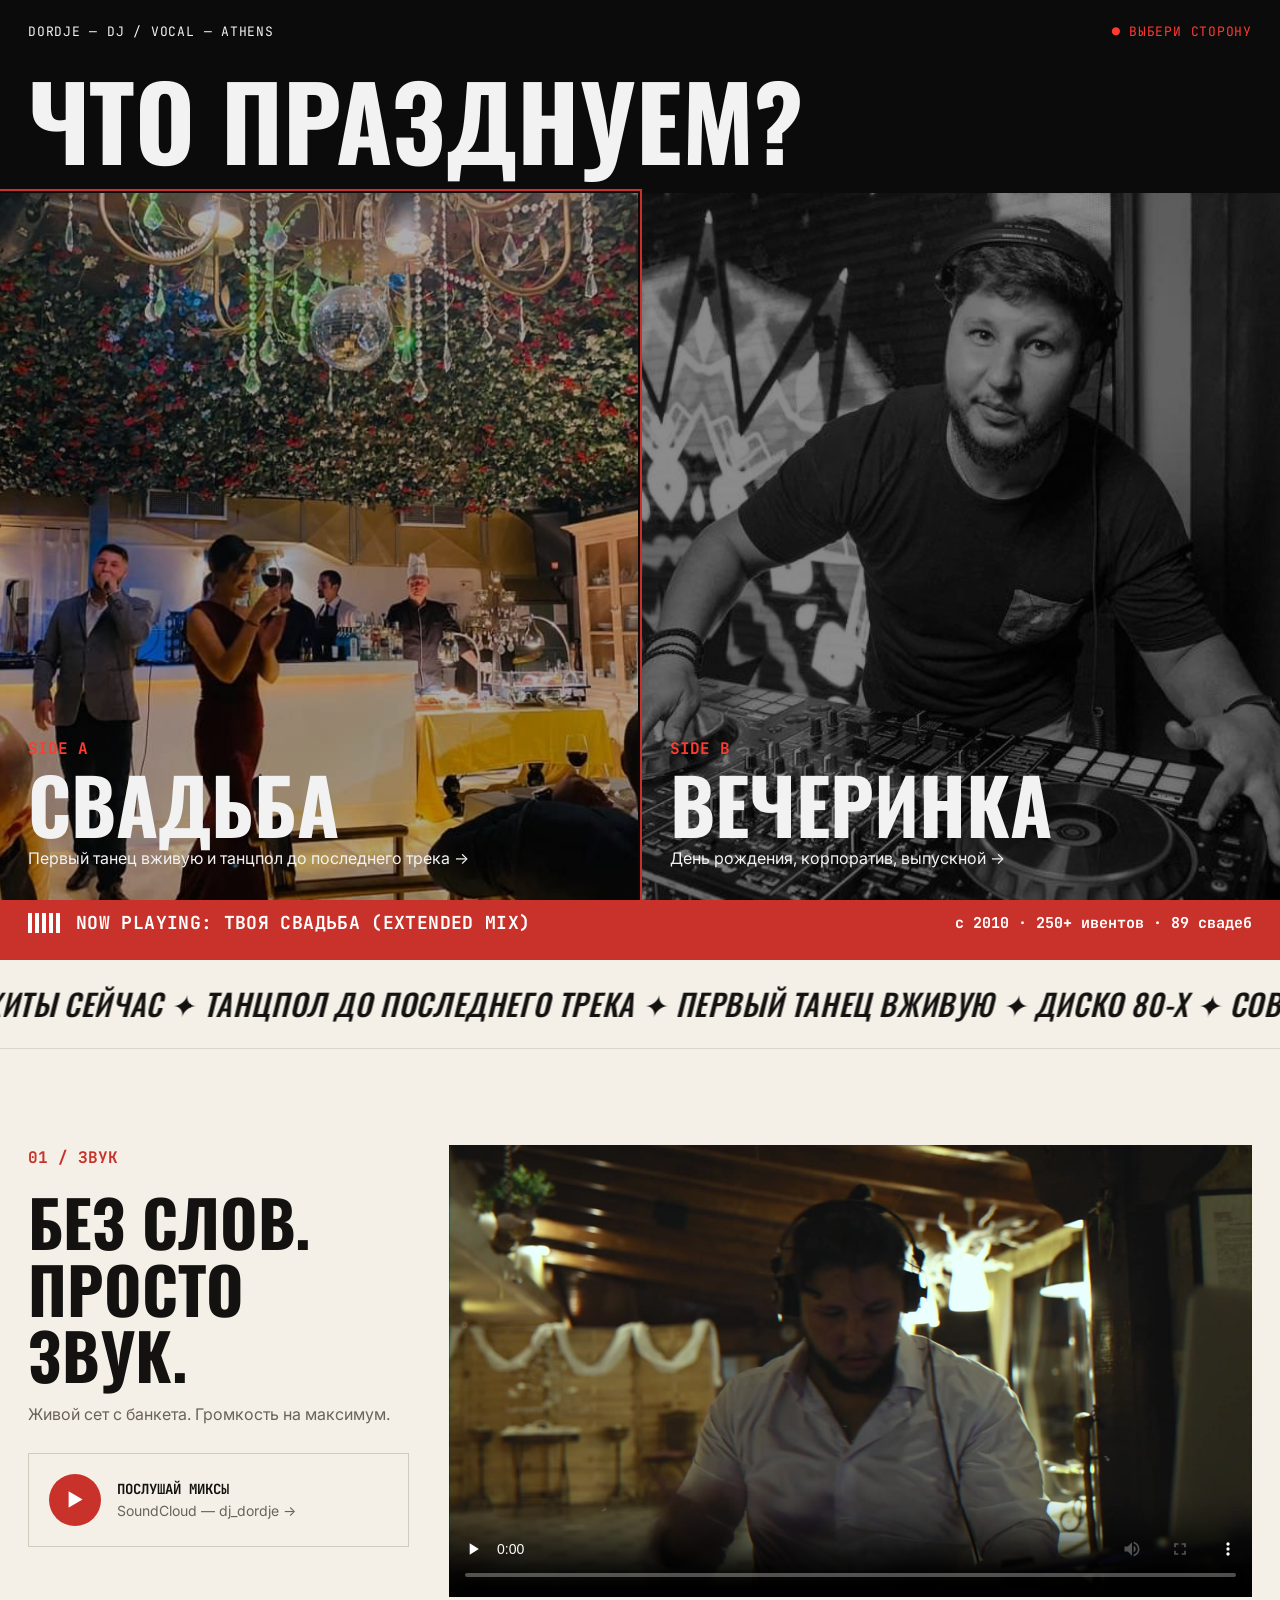
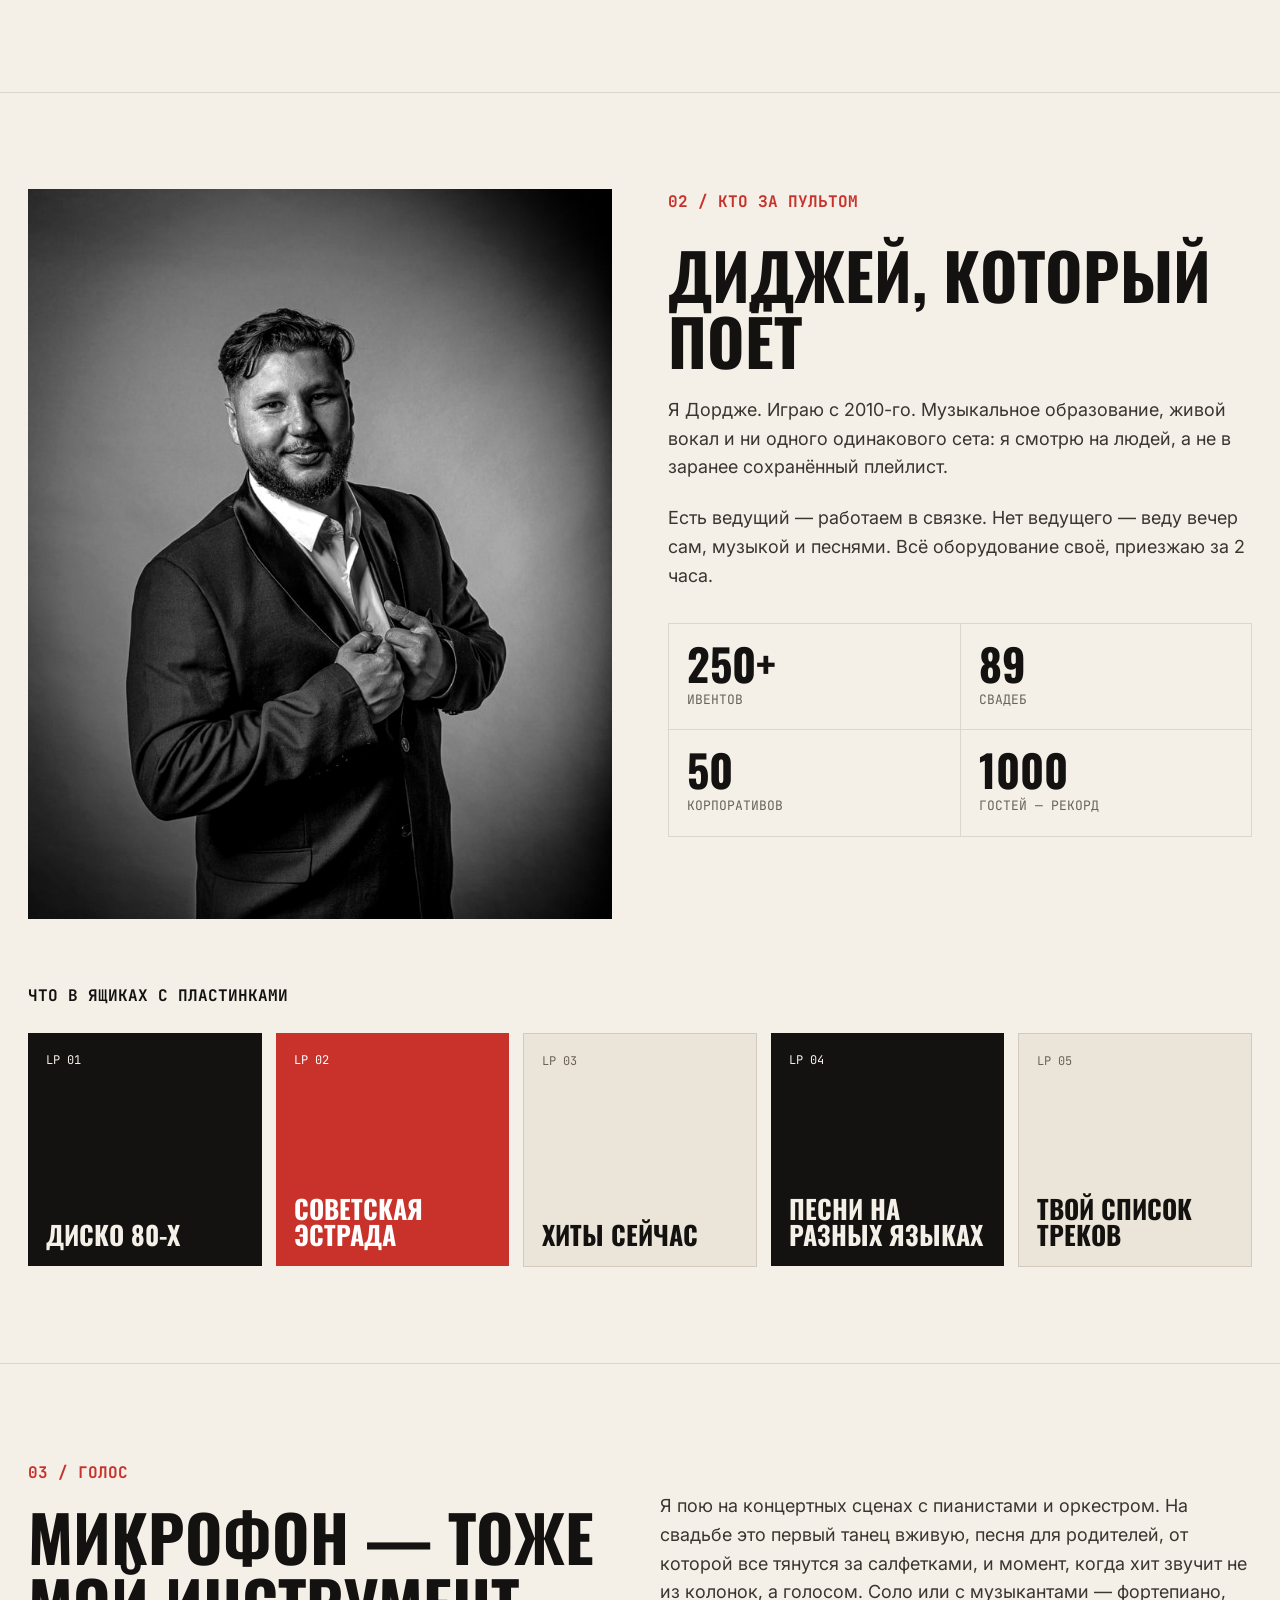
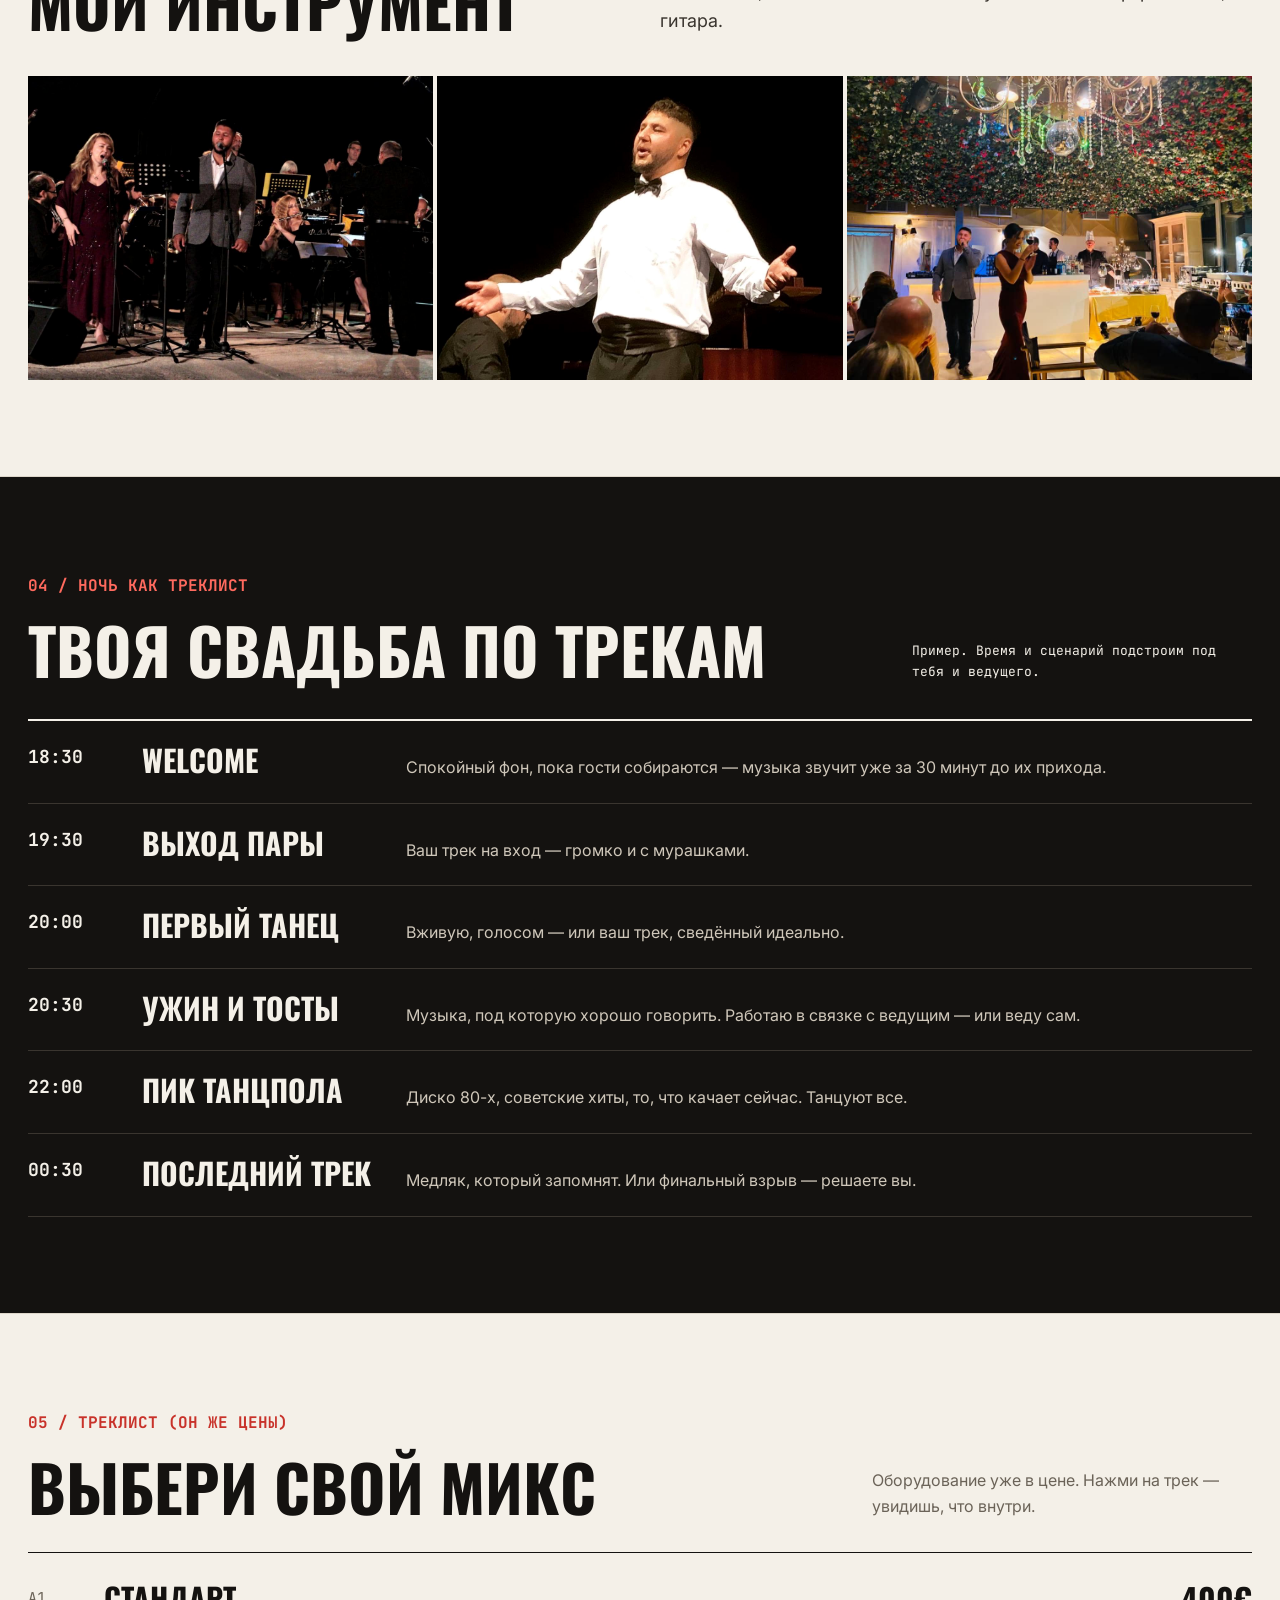
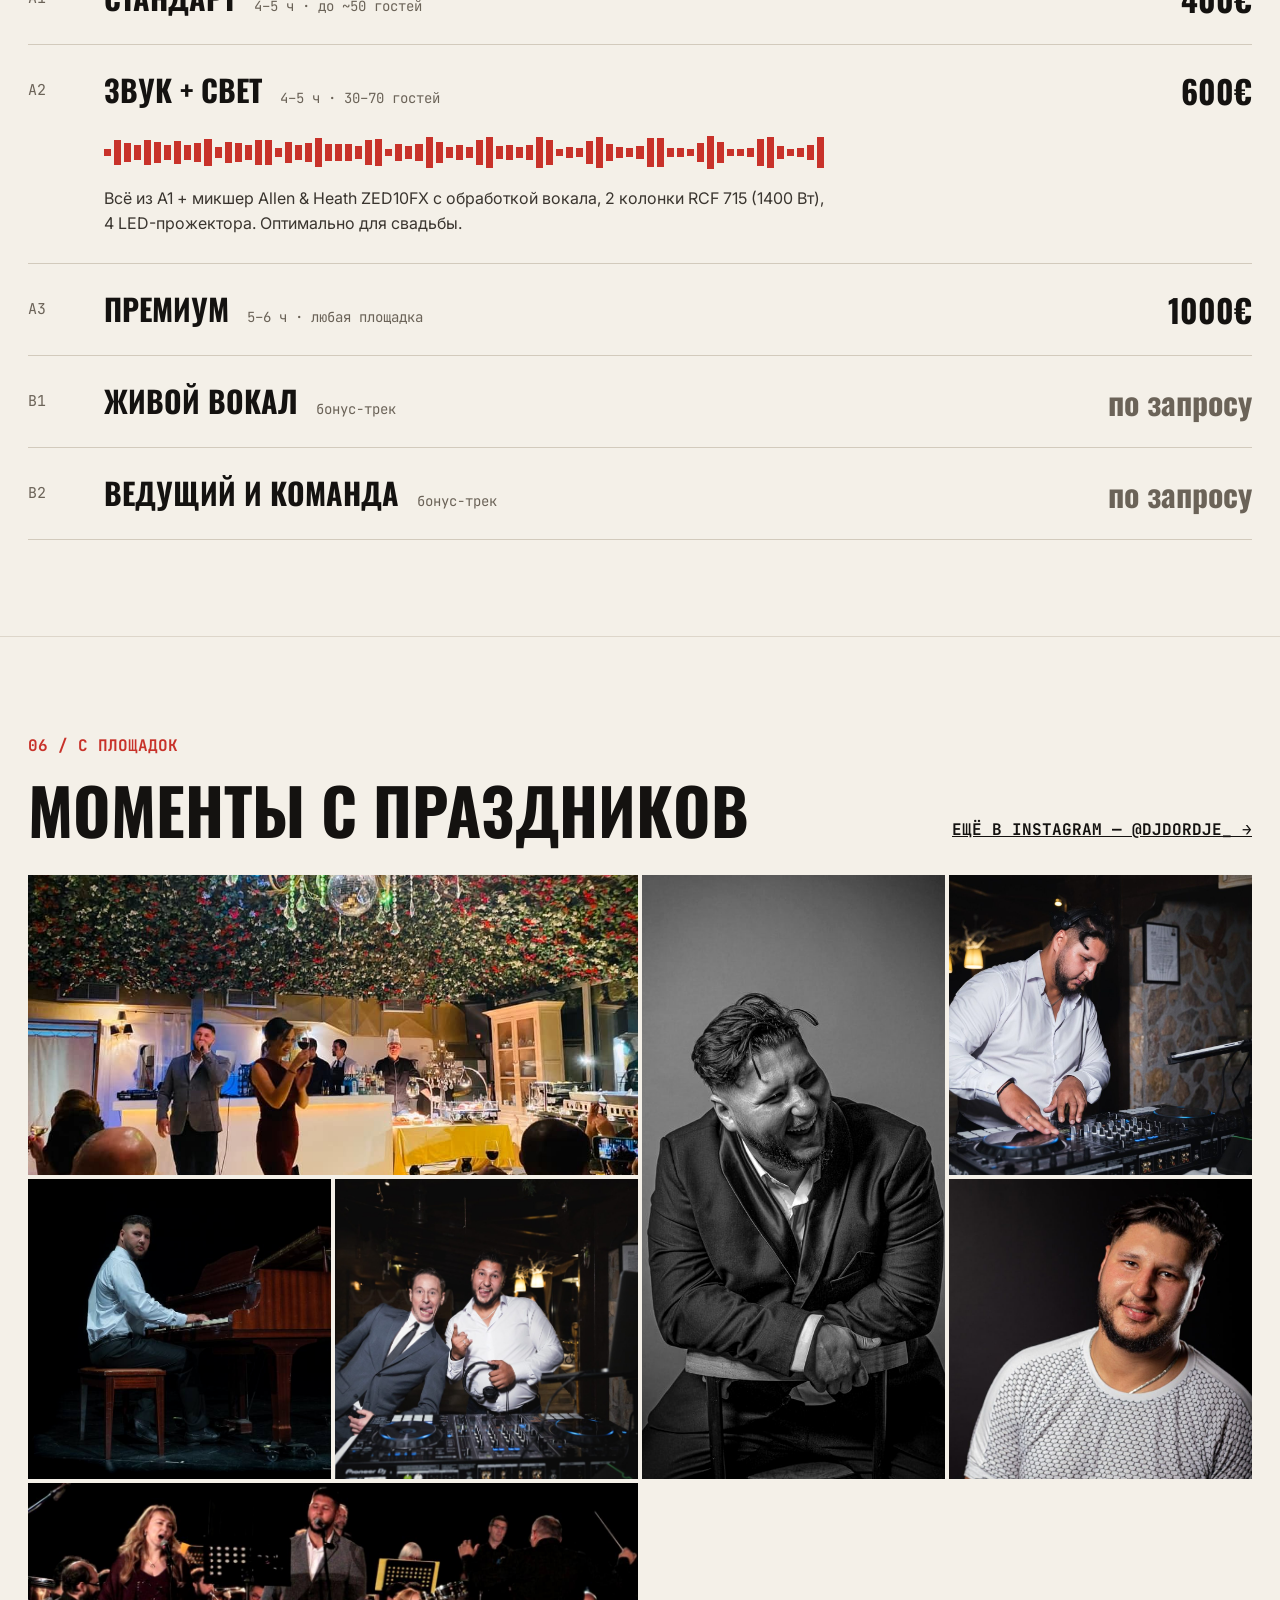
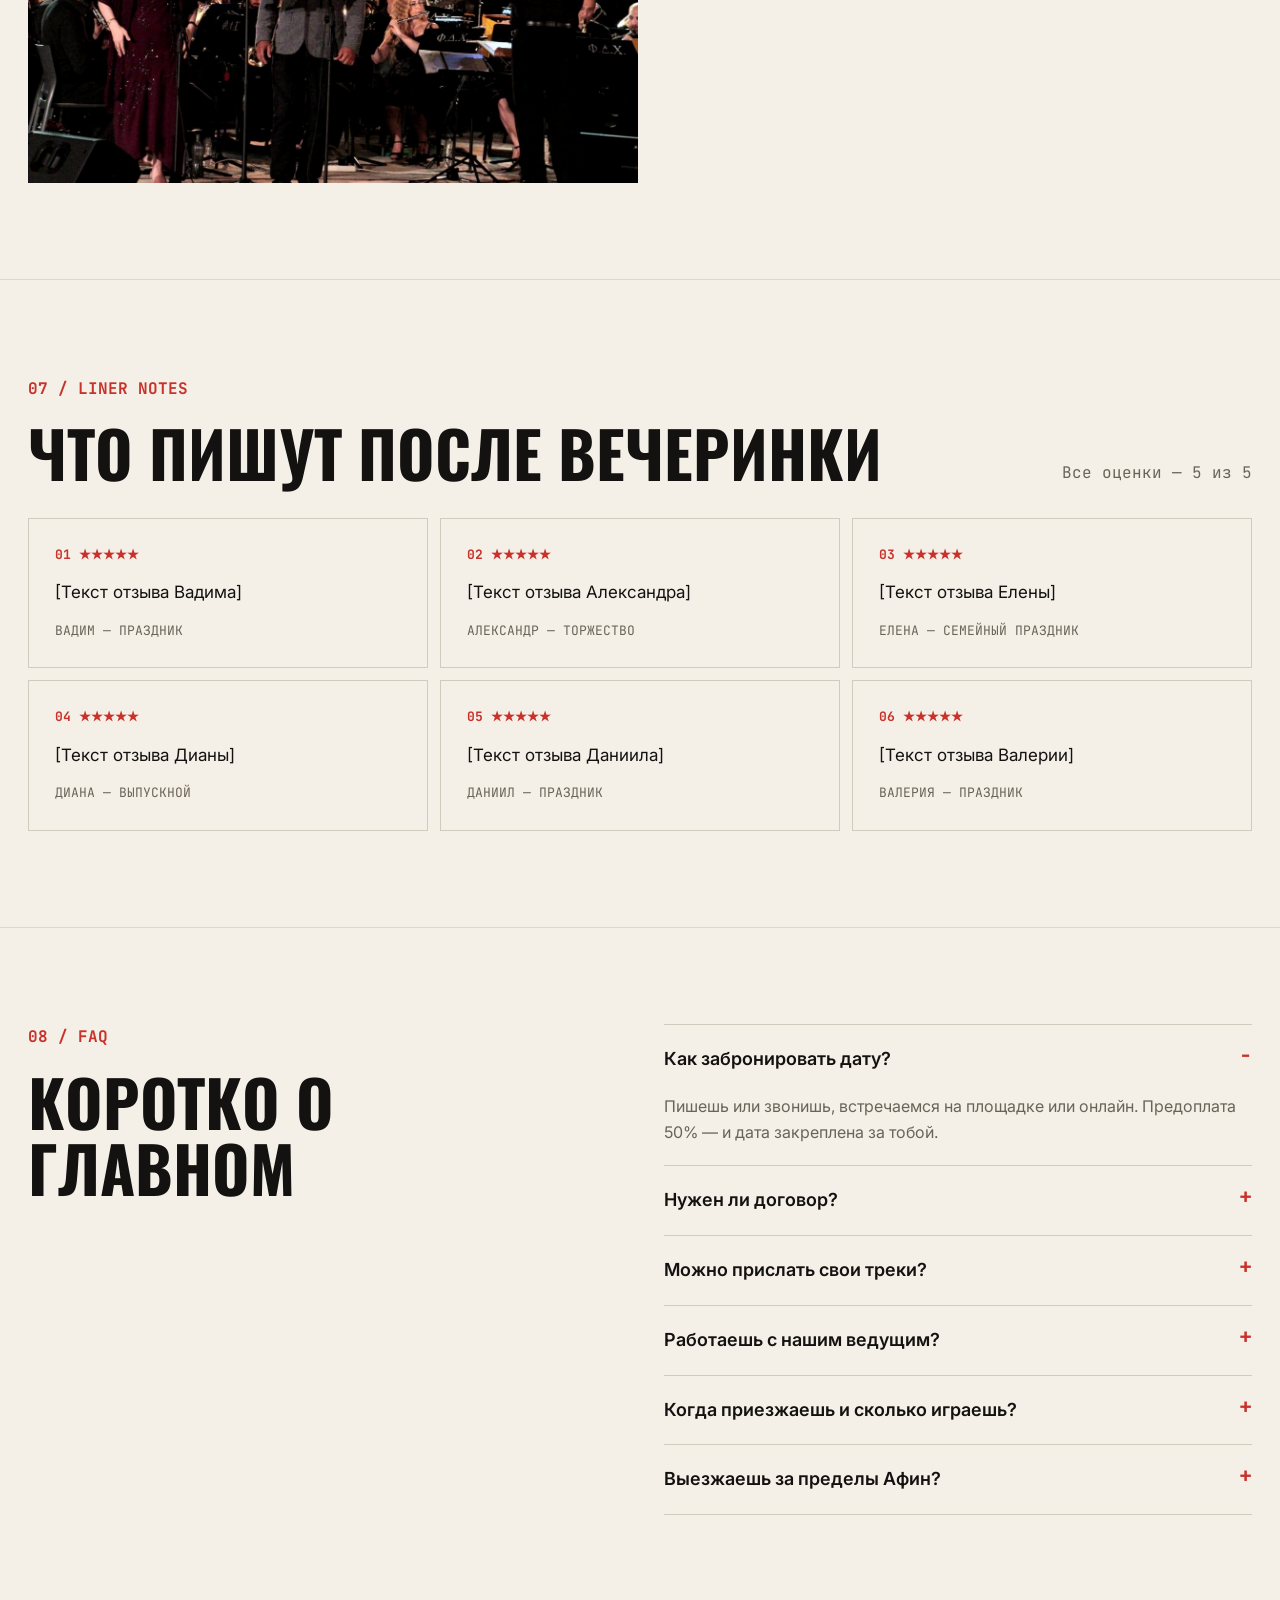
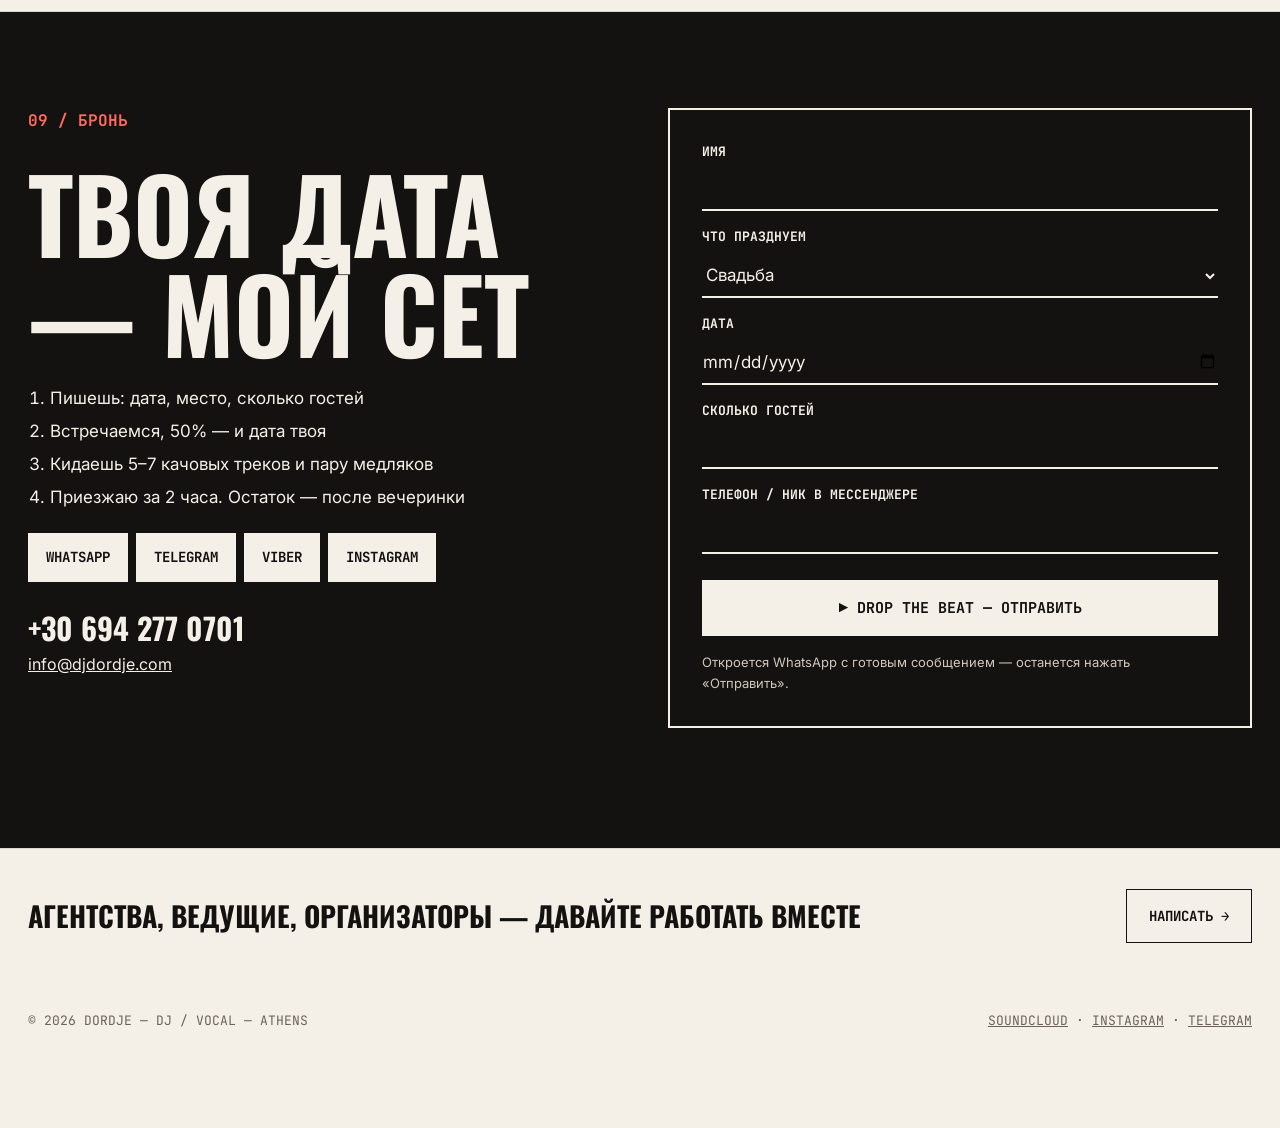
==== index.html @ f787c50e "Initial commit" ====
<!doctype html>
<html lang="ru">
<head>
<meta charset="utf-8">
<meta name="viewport" content="width=device-width, initial-scale=1">
<title>DJ Dordje — диджей и живой вокал на свадьбу и вечеринку в Афинах</title>
<meta name="description" content="Дордже — диджей и вокалист в Афинах и по всей Греции. Свадьбы, дни рождения, корпоративы. С 2010 года, 250+ мероприятий, своё оборудование. Пакеты от 400 €.">
<link rel="canonical" href="https://djdordje.com/">
<meta property="og:type" content="website">
<meta property="og:url" content="https://djdordje.com/">
<meta property="og:title" content="DJ Dordje — DJ + живой вокал · Афины">
<meta property="og:description" content="Свадьбы и вечеринки. Танцпол не пустеет до последнего трека.">
<meta property="og:image" content="https://djdordje.com/assets/img/og.jpg">
<meta name="theme-color" content="#0B0B0B">
<link rel="icon" type="image/png" href="/assets/img/favicon.png">
<link rel="preconnect" href="https://fonts.googleapis.com">
<link rel="preconnect" href="https://fonts.gstatic.com" crossorigin>
<link href="https://fonts.googleapis.com/css2?family=Oswald:wght@500;700&family=JetBrains+Mono:wght@400;500;700&family=Inter:wght@400;500;600&display=swap" rel="stylesheet">
<link rel="stylesheet" href="/assets/css/main.css">
<script type="application/ld+json">
{"@context":"https://schema.org","@type":"LocalBusiness","name":"DJ Dordje","description":"Диджей и живой вокал на свадьбы, дни рождения и корпоративы в Афинах и по всей Греции.","url":"https://djdordje.com/","telephone":"+306942770701","email":"info@djdordje.com","image":"https://djdordje.com/assets/img/og.jpg","areaServed":"Greece","address":{"@type":"PostalAddress","addressLocality":"Athens","addressCountry":"GR"},"priceRange":"€400–€1000","sameAs":["https://www.instagram.com/djdordje_/","https://soundcloud.com/dj_dordje","https://t.me/DORDJE_44"]}
</script>
</head>
<body class="side-a">
<script>(function(){var s=null;try{s=localStorage.getItem('dd-side')}catch(e){}var q=(new URLSearchParams(location.search).get('side')||location.hash.slice(1)).toLowerCase();if(/^(a|wedding|svadba)$/.test(q))s='a';if(/^(b|party|vecherinka)$/.test(q))s='b';var b=document.body;if(s==='b'){b.className='side-b'}else if(!s){b.className='side-a choosing'}})();</script>

<!-- ============ CHOOSER (shown on first visit) ============ -->
<div class="chooser" role="dialog" aria-modal="true" aria-labelledby="chooser-title">
  <div class="chooser-top mono"><span>Dordje — DJ / Vocal — Athens</span><span style="color:#FF3B30">● Выбери сторону</span></div>
  <h1 id="chooser-title" class="disp">Что празднуем?</h1>
  <div class="chooser-grid">
    <button type="button" class="choice" data-choose="a">
      <img src="/assets/img/venue-singing.jpg" alt="">
      <span class="choice-txt"><span class="choice-side mono">SIDE A</span><span class="choice-name disp">Свадьба</span><span>Первый танец вживую и танцпол до последнего трека →</span></span>
    </button>
    <button type="button" class="choice" data-choose="b">
      <img src="/assets/img/dj-led.jpg" alt="">
      <span class="choice-txt"><span class="choice-side mono">SIDE B</span><span class="choice-name disp">Вечеринка</span><span>День рождения, корпоратив, выпускной →</span></span>
    </button>
  </div>
</div>

<!-- ============ HEADER ============ -->
<header class="hdr">
  <div class="wrap hdr-in mono">
    <a href="#top" class="logo disp">Dordje</a>
    <nav class="nav" aria-label="Основное меню">
      <a href="#sound">Звук</a><a href="#who">Кто</a><a href="#night">Ночь</a><a href="#prices">Цены</a><a href="#photos">Фото</a><a href="#book" class="nav-book">Бронь ●</a>
    </nav>
    <div class="switch" role="group" aria-label="Тип праздника">
      <button type="button" data-side-btn="a" aria-pressed="true">A · Свадьба</button>
      <button type="button" data-side-btn="b" aria-pressed="false">B · Вечеринка</button>
    </div>
  </div>
</header>

<main>
<!-- ============ HERO ============ -->
<section id="top" class="hero">
  <video class="hero-vid" src="/assets/video/dordje-live.mp4" poster="/assets/img/video-poster.jpg" autoplay muted loop playsinline preload="metadata" aria-hidden="true"></video>
  <div class="hero-tint" aria-hidden="true"></div>
  <div class="wrap hero-in">
    <p class="hero-tag mono" style="margin:0"><span class="only-a">Side A — свадьбы</span><span class="only-b">Side B — вечеринки</span></p>
    <p class="hero-sub"><span class="only-a">Диджей и живой вокал для свадеб. Танцпол не пустеет до последнего трека. Афины и вся Греция.</span><span class="only-b">Диджей и живой вокал для дней рождения, корпоративов и вечеринок. Афины и вся Греция.</span></p>
    <div class="hero-btns">
      <a href="#book" class="btn btn-acc">Свободна ли моя дата? →</a>
      <a href="#prices" class="btn">Цены</a>
      <a href="#sound" class="btn">▶ Со звуком</a>
    </div>
    <h1 class="hero-name disp" aria-label="DJ Dordje — диджей и живой вокал"><span class="letter" style="animation-delay:.05s" aria-hidden="true">D</span><span class="letter" style="animation-delay:.12s" aria-hidden="true">O</span><span class="letter" style="animation-delay:.19s" aria-hidden="true">R</span><span class="letter" style="animation-delay:.26s" aria-hidden="true">D</span><span class="letter" style="animation-delay:.33s" aria-hidden="true">J</span><span class="letter last" style="animation-delay:.40s" aria-hidden="true">E</span></h1>
  </div>
</section>

<!-- NOW PLAYING -->
<section class="np mono" aria-label="Коротко">
  <div class="wrap np-in">
    <p class="np-title"><span class="eq" aria-hidden="true"><span></span><span></span><span></span><span></span><span></span></span><span class="only-a">Now playing: твоя свадьба (extended mix)</span><span class="only-b">Now playing: твоя вечеринка (club mix)</span></p>
    <p class="np-stats">с 2010 · 250+ ивентов · 89 свадеб</p>
  </div>
</section>

<!-- BPM MARQUEE -->
<div class="mq" aria-hidden="true">
  <div class="mq-track">
    <span class="only-a">Первый танец вживую ✦ Диско 80-х ✦ Советские хиты ✦ Хиты сейчас ✦ Танцпол до последнего трека ✦ Первый танец вживую ✦ Диско 80-х ✦ Советские хиты ✦ Хиты сейчас ✦ Танцпол до последнего трека ✦</span><span class="only-a">Первый танец вживую ✦ Диско 80-х ✦ Советские хиты ✦ Хиты сейчас ✦ Танцпол до последнего трека ✦ Первый танец вживую ✦ Диско 80-х ✦ Советские хиты ✦ Хиты сейчас ✦ Танцпол до последнего трека ✦</span>
    <span class="only-b">Дни рождения ✦ Корпоративы ✦ Выпускные ✦ Вечеринки ✦ Живой вокал ✦ Свой звук и свет ✦ Дни рождения ✦ Корпоративы ✦ Выпускные ✦ Вечеринки ✦ Живой вокал ✦ Свой звук и свет ✦</span><span class="only-b">Дни рождения ✦ Корпоративы ✦ Выпускные ✦ Вечеринки ✦ Живой вокал ✦ Свой звук и свет ✦ Дни рождения ✦ Корпоративы ✦ Выпускные ✦ Вечеринки ✦ Живой вокал ✦ Свой звук и свет ✦</span>
  </div>
</div>

<!-- 01 SOUND -->
<section id="sound" class="wrap sec-pad sound">
  <div class="stack">
    <p class="label"><span class="count" data-n="01">01</span> / ЗВУК</p>
    <h2 class="h2 disp reveal">Без слов. Просто звук.</h2>
    <p class="muted" style="margin:0">Живой сет с банкета. Громкость на максимум.</p>
    <a class="mix" href="https://soundcloud.com/dj_dordje" target="_blank" rel="noopener">
      <span class="mix-play" aria-hidden="true">▶</span>
      <span style="display:flex;flex-direction:column"><span class="mono" style="font-weight:700;text-transform:uppercase;font-size:14px">Послушай миксы</span><span class="muted" style="font-size:14px">SoundCloud — dj_dordje →</span></span>
    </a>
  </div>
  <div class="video-col">
    <video src="/assets/video/dordje-live.mp4" poster="/assets/img/video-poster.jpg" controls playsinline preload="none"></video>
  </div>
</section>

<!-- 02 WHO -->
<section id="who" class="sec">
  <div class="wrap sec-pad" style="display:flex;flex-direction:column;gap:64px">
    <div class="grid-auto" style="gap:56px;align-items:start">
      <img class="who-img ph only-a" src="/assets/img/portrait-suit.jpg" alt="Портрет Дордже в костюме" loading="lazy">
      <img class="who-img ph only-b" src="/assets/img/dj-point.jpg" alt="Дордже за пультом зовёт гостей на танцпол" loading="lazy">
      <div class="stack" style="gap:22px">
        <p class="label"><span class="count" data-n="02">02</span> / КТО ЗА ПУЛЬТОМ</p>
        <h2 class="h2 disp reveal">Диджей, который поёт</h2>
        <p class="lead">Я Дордже. Играю с 2010-го. Музыкальное образование, живой вокал и ни одного одинакового сета: я смотрю на людей, а не в заранее сохранённый плейлист.</p>
        <p class="lead">Есть ведущий — работаем в связке. Нет ведущего — веду вечер сам, музыкой и песнями. Всё оборудование своё, приезжаю за 2 часа.</p>
        <div class="stats">
          <div><b>250+</b><span>ИВЕНТОВ</span></div>
          <div><b>89</b><span>СВАДЕБ</span></div>
          <div><b>50</b><span>КОРПОРАТИВОВ</span></div>
          <div><b>1000</b><span>ГОСТЕЙ — РЕКОРД</span></div>
        </div>
      </div>
    </div>
    <div class="stack" style="gap:24px">
      <p class="mono" style="margin:0;text-transform:uppercase;font-weight:700">Что в ящиках с пластинками</p>
      <div class="crates">
        <div class="crate c1"><small>LP 01</small><strong>Диско 80-х</strong></div>
        <div class="crate c2"><small>LP 02</small><strong>Советская эстрада</strong></div>
        <div class="crate c3"><small class="muted">LP 03</small><strong>Хиты сейчас</strong></div>
        <div class="crate c4"><small>LP 04</small><strong>Песни на разных языках</strong></div>
        <div class="crate c5"><small class="muted">LP 05</small><strong>Твой список треков</strong></div>
      </div>
    </div>
  </div>
</section>

<!-- 03 VOICE -->
<section id="voice" class="sec">
  <div class="wrap sec-pad stack" style="gap:40px">
    <div class="grid-auto" style="align-items:end">
      <div class="stack">
        <p class="label"><span class="count" data-n="03">03</span> / ГОЛОС</p>
        <h2 class="h2 disp reveal">Микрофон — тоже мой инструмент</h2>
      </div>
      <p class="lead"><span class="only-a">Я пою на концертных сценах с пианистами и оркестром. На свадьбе это первый танец вживую, песня для родителей, от которой все тянутся за салфетками, и момент, когда хит звучит не из колонок, а голосом. Соло или с музыкантами — фортепиано, гитара.</span><span class="only-b">Я пою на концертных сценах с пианистами и оркестром. На вечеринке это песня имениннику вживую и момент, когда весь зал поёт со мной. Соло или с музыкантами — фортепиано, гитара.</span></p>
    </div>
    <div class="trio">
      <img class="ph" src="/assets/img/orchestra.jpg" alt="Выступление с оркестром" loading="lazy">
      <img class="ph" src="/assets/img/hero-singer.jpg" alt="Дордже поёт на сцене с пианистом" loading="lazy">
      <img class="ph" src="/assets/img/venue-singing.jpg" alt="Живой вокал на банкете" loading="lazy">
    </div>
  </div>
</section>

<!-- 04 NIGHT -->
<section id="night" class="sec inv">
  <div class="wrap sec-pad stack" style="gap:36px">
    <div class="head-row">
      <div class="stack">
        <p class="label"><span class="count" data-n="04">04</span> / НОЧЬ КАК ТРЕКЛИСТ</p>
        <h2 class="h2 disp reveal"><span class="only-a">Твоя свадьба по трекам</span><span class="only-b">Твоя вечеринка по трекам</span></h2>
      </div>
      <p class="mono" style="margin:0;font-size:13px;max-width:340px">Пример. Время и сценарий подстроим под тебя и ведущего.</p>
    </div>
    <div class="night only-a">
      <div class="row"><time>18:30</time><div class="rt"><b>Welcome</b><span>Спокойный фон, пока гости собираются — музыка звучит уже за 30 минут до их прихода.</span></div></div>
      <div class="row"><time>19:30</time><div class="rt"><b>Выход пары</b><span>Ваш трек на вход — громко и с мурашками.</span></div></div>
      <div class="row"><time>20:00</time><div class="rt"><b>Первый танец</b><span>Вживую, голосом — или ваш трек, сведённый идеально.</span></div></div>
      <div class="row"><time>20:30</time><div class="rt"><b>Ужин и тосты</b><span>Музыка, под которую хорошо говорить. Работаю в связке с ведущим — или веду сам.</span></div></div>
      <div class="row"><time>22:00</time><div class="rt"><b>Пик танцпола</b><span>Диско 80-х, советские хиты, то, что качает сейчас. Танцуют все.</span></div></div>
      <div class="row"><time>00:30</time><div class="rt"><b>Последний трек</b><span>Медляк, который запомнят. Или финальный взрыв — решаете вы.</span></div></div>
    </div>
    <div class="night only-b">
      <div class="row"><time>20:00</time><div class="rt"><b>Warm-up</b><span>Гости собираются — музыка уже звучит.</span></div></div>
      <div class="row"><time>21:00</time><div class="rt"><b>Тосты и сюрприз</b><span>Песня для именинника — вживую.</span></div></div>
      <div class="row"><time>22:00</time><div class="rt"><b>Пик</b><span>Хиты всех эпох, танцпол не остывает.</span></div></div>
      <div class="row"><time>23:30</time><div class="rt"><b>Вокальный сет</b><span>Беру микрофон — поём всем залом.</span></div></div>
      <div class="row"><time>01:00</time><div class="rt"><b>Последний трек</b><span>Финал на максимум громкости.</span></div></div>
    </div>
  </div>
</section>

<!-- 05 PRICES -->
<section id="prices" class="sec">
  <div class="wrap sec-pad stack" style="gap:32px">
    <div class="head-row">
      <div class="stack">
        <p class="label"><span class="count" data-n="05">05</span> / ТРЕКЛИСТ (ОН ЖЕ ЦЕНЫ)</p>
        <h2 class="h2 disp reveal">Выбери свой микс</h2>
      </div>
      <p class="muted" style="margin:0;max-width:380px">Оборудование уже в цене. Нажми на трек — увидишь, что внутри.</p>
    </div>
    <div class="tracks">
      <div class="track row">
        <button type="button" class="track-btn" aria-expanded="false"><span class="track-side">A1</span><span class="track-main"><span class="track-name">Стандарт</span><span class="track-meta">4–5 ч · до ~50 гостей</span></span><span class="track-price">400€</span></button>
        <div class="track-body"><div class="wave" aria-hidden="true"><div class="wave-bars"></div><div class="wave-bars prog"></div></div><p>MacBook Pro + Pioneer DDJ-RZ, DJ-стойка с подсветкой, радиомикрофон Shure. Для небольшого праздника.</p></div>
      </div>
      <div class="track row open">
        <button type="button" class="track-btn" aria-expanded="true"><span class="track-side">A2</span><span class="track-main"><span class="track-name">Звук + свет</span><span class="track-meta">4–5 ч · 30–70 гостей</span></span><span class="track-price">600€</span></button>
        <div class="track-body"><div class="wave" aria-hidden="true"><div class="wave-bars"></div><div class="wave-bars prog"></div></div><p>Всё из A1 + микшер Allen &amp; Heath ZED10FX с обработкой вокала, 2 колонки RCF 715 (1400 Вт), 4 LED-прожектора. <span class="only-a">Оптимально для свадьбы.</span><span class="only-b">Оптимально для вечеринки на 30–70 человек.</span></p></div>
      </div>
      <div class="track row">
        <button type="button" class="track-btn" aria-expanded="false"><span class="track-side">A3</span><span class="track-main"><span class="track-name">Премиум</span><span class="track-meta">5–6 ч · любая площадка</span></span><span class="track-price">1000€</span></button>
        <div class="track-body"><div class="wave" aria-hidden="true"><div class="wave-bars"></div><div class="wave-bars prog"></div></div><p>4 колонки RCF 715 + 2 саба RCF, 4 заливочных прожектора, 2 Wash + 2 Spot «головы», дым-машина 900 Вт, 2 микрофона Shure. <span class="only-a">Первый танец «в облаках».</span><span class="only-b">Полноценное клубное шоу.</span></p></div>
      </div>
      <div class="track row bonus">
        <button type="button" class="track-btn" aria-expanded="false"><span class="track-side">B1</span><span class="track-main"><span class="track-name">Живой вокал</span><span class="track-meta">бонус-трек</span></span><span class="track-price">по запросу</span></button>
        <div class="track-body"><div class="wave" aria-hidden="true"><div class="wave-bars"></div><div class="wave-bars prog"></div></div><p>Пою вживую — соло или с пианистом / гитаристом. <span class="only-a">Первый танец, песня для родителей, хиты голосом.</span><span class="only-b">Песня имениннику, хиты голосом, весь зал подпевает.</span></p></div>
      </div>
      <div class="track row bonus">
        <button type="button" class="track-btn" aria-expanded="false"><span class="track-side">B2</span><span class="track-main"><span class="track-name">Ведущий и команда</span><span class="track-meta">бонус-трек</span></span><span class="track-price">по запросу</span></button>
        <div class="track-body"><div class="wave" aria-hidden="true"><div class="wave-bars"></div><div class="wave-bars prog"></div></div><p>Проверенные ведущие, фотограф, видеограф, флорист и декоратор — соберу всю команду.</p></div>
      </div>
    </div>
  </div>
</section>

<!-- 06 PHOTOS -->
<section id="photos" class="sec">
  <div class="wrap sec-pad stack" style="gap:32px">
    <div class="head-row">
      <div class="stack">
        <p class="label"><span class="count" data-n="06">06</span> / С ПЛОЩАДОК</p>
        <h2 class="h2 disp reveal"><span class="only-a">Моменты с праздников</span><span class="only-b">Было громко</span></h2>
      </div>
      <a class="mono" style="text-transform:uppercase;font-weight:700" href="https://www.instagram.com/djdordje_/" target="_blank" rel="noopener">Ещё в Instagram — @djdordje_ →</a>
    </div>
    <div class="gallery only-a">
      <img class="ph w2" src="/assets/img/venue-singing.jpg" alt="Живой вокал на банкете" loading="lazy">
      <img class="ph h2r" src="/assets/img/portrait-seated.jpg" alt="Портрет Дордже" loading="lazy">
      <img class="ph" src="/assets/img/dj-white-shirt.jpg" alt="Дордже за пультом на банкете" loading="lazy">
      <img class="ph" src="/assets/img/piano.jpg" alt="Дордже за роялем" loading="lazy">
      <img class="ph" src="/assets/img/guests-booth.jpg" alt="Гости у пульта" loading="lazy">
      <img class="ph" src="/assets/img/portrait-smile.jpg" alt="Портрет Дордже, улыбка" loading="lazy">
      <img class="ph w2" src="/assets/img/orchestra.jpg" alt="Выступление с оркестром" loading="lazy">
    </div>
    <div class="gallery only-b">
      <img class="ph w2" src="/assets/img/dj-led.jpg" alt="Сет у LED-экрана" loading="lazy">
      <img class="ph h2r" src="/assets/img/mic-terrace.jpg" alt="Дордже поёт на террасе" loading="lazy">
      <img class="ph" src="/assets/img/decks-closeup.jpg" alt="Пульт крупным планом" loading="lazy">
      <img class="ph" src="/assets/img/friends-booth.jpg" alt="С друзьями у пульта" loading="lazy">
      <img class="ph" src="/assets/img/decks-detail.jpg" alt="Контроллер Pioneer" loading="lazy">
      <img class="ph" src="/assets/img/dj-terrace.jpg" alt="Сет на террасе" loading="lazy">
      <img class="ph w2" src="/assets/img/dj-terrace-2.jpg" alt="Вечерний сет" loading="lazy">
    </div>
  </div>
</section>

<!-- 07 REVIEWS -->
<section id="reviews" class="sec">
  <div class="wrap sec-pad stack" style="gap:32px">
    <div class="head-row">
      <div class="stack">
        <p class="label"><span class="count" data-n="07">07</span> / LINER NOTES</p>
        <h2 class="h2 disp reveal">Что пишут после вечеринки</h2>
      </div>
      <p class="mono muted" style="margin:0">Все оценки — 5 из 5</p>
    </div>
    <!-- TODO: replace the [bracketed] placeholders with the real review texts -->
    <div class="reviews">
      <figure class="review"><span class="stars">01 ★★★★★</span><blockquote>[Текст отзыва Вадима]</blockquote><figcaption>Вадим — праздник</figcaption></figure>
      <figure class="review"><span class="stars">02 ★★★★★</span><blockquote>[Текст отзыва Александра]</blockquote><figcaption>Александр — торжество</figcaption></figure>
      <figure class="review"><span class="stars">03 ★★★★★</span><blockquote>[Текст отзыва Елены]</blockquote><figcaption>Елена — семейный праздник</figcaption></figure>
      <figure class="review"><span class="stars">04 ★★★★★</span><blockquote>[Текст отзыва Дианы]</blockquote><figcaption>Диана — выпускной</figcaption></figure>
      <figure class="review"><span class="stars">05 ★★★★★</span><blockquote>[Текст отзыва Даниила]</blockquote><figcaption>Даниил — праздник</figcaption></figure>
      <figure class="review"><span class="stars">06 ★★★★★</span><blockquote>[Текст отзыва Валерии]</blockquote><figcaption>Валерия — праздник</figcaption></figure>
    </div>
  </div>
</section>

<!-- 08 FAQ -->
<section id="faq" class="sec">
  <div class="wrap sec-pad grid-auto" style="gap:48px">
    <div class="stack">
      <p class="label"><span class="count" data-n="08">08</span> / FAQ</p>
      <h2 class="h2 disp reveal">Коротко о главном</h2>
    </div>
    <div class="faq">
      <details open><summary>Как забронировать дату?</summary><p>Пишешь или звонишь, встречаемся на площадке или онлайн. Предоплата 50% — и дата закреплена за тобой.</p></details>
      <details><summary>Нужен ли договор?</summary><p>По желанию. Хочешь официально — оформим.</p></details>
      <details><summary>Можно прислать свои треки?</summary><p>Нужно! 5–7 треков для танцев и пару медленных. Остальное подберу под твоих гостей.</p></details>
      <details><summary>Работаешь с нашим ведущим?</summary><p>С любым. Нет ведущего — проведу вечер сам. Могу посоветовать проверенных.</p></details>
      <details><summary>Когда приезжаешь и сколько играешь?</summary><p>Приезжаю за 2 часа до начала. Играю 4–6 часов по пакету; каждый час сверх 5 оплачивается заранее.</p></details>
      <details><summary>Выезжаешь за пределы Афин?</summary><p>Да, по всей Греции. Логистику обсудим отдельно.</p></details>
    </div>
  </div>
</section>

<!-- 09 BOOK -->
<section id="book" class="sec inv">
  <div class="wrap sec-pad grid-auto" style="gap:56px;padding-bottom:120px">
    <div class="stack" style="gap:22px">
      <p class="label"><span class="count" data-n="09">09</span> / БРОНЬ</p>
      <h2 class="book-title disp reveal">Твоя дата — мой сет</h2>
      <ol class="steps">
        <li>Пишешь: дата, место, сколько гостей</li>
        <li>Встречаемся, 50% — и дата твоя</li>
        <li>Кидаешь 5–7 качовых треков и пару медляков</li>
        <li>Приезжаю за 2 часа. Остаток — после вечеринки</li>
      </ol>
      <div class="msgs">
        <a href="https://wa.me/306942770701" target="_blank" rel="noopener">WhatsApp</a>
        <a href="https://t.me/DORDJE_44" target="_blank" rel="noopener">Telegram</a>
        <a href="viber://chat?number=%2B306942770701">Viber</a>
        <a href="https://www.instagram.com/djdordje_/" target="_blank" rel="noopener">Instagram</a>
      </div>
      <p style="margin:0"><a class="phone" href="tel:+306942770701">+30 694 277 0701</a><br><a href="mailto:info@djdordje.com">info@djdordje.com</a></p>
    </div>
    <div class="form-box" id="form-box">
      <form class="form" id="book-form">
        <label>Имя<input type="text" name="name" autocomplete="name" required></label>
        <label>Что празднуем
          <select name="type" id="f-type">
            <option>Свадьба</option><option>Вечеринка / день рождения</option><option>Юбилей</option><option>Корпоратив</option><option>Выпускной</option><option>Другое</option>
          </select>
        </label>
        <label>Дата<input type="date" name="date" required></label>
        <label>Сколько гостей<input type="number" name="guests" min="1" inputmode="numeric"></label>
        <label>Телефон / ник в мессенджере<input type="text" name="contact" autocomplete="tel"></label>
        <button type="submit">▶ Drop the beat — отправить</button>
        <p class="form-note">Откроется WhatsApp с готовым сообщением — останется нажать «Отправить».</p>
      </form>
      <div class="sent" role="status">
        <b>Трек добавлен в сет</b>
        <p style="margin:0">WhatsApp открылся в новой вкладке. Не открылся? <a id="wa-link" href="https://wa.me/306942770701" target="_blank" rel="noopener">Нажми сюда</a>.</p>
        <button type="button" id="form-again" class="btn" style="align-self:flex-start">Ещё заявка</button>
      </div>
    </div>
  </div>
</section>

<!-- PARTNERS -->
<section class="sec">
  <div class="wrap partners">
    <p class="disp">Агентства, ведущие, организаторы — давайте работать вместе</p>
    <a class="btn" href="mailto:info@djdordje.com">Написать →</a>
  </div>
</section>
</main>

<footer class="wrap footer mono">
  <span>© <span id="year">2026</span> Dordje — DJ / Vocal — Athens</span>
  <span><a href="https://soundcloud.com/dj_dordje" target="_blank" rel="noopener">SoundCloud</a> · <a href="https://www.instagram.com/djdordje_/" target="_blank" rel="noopener">Instagram</a> · <a href="https://t.me/DORDJE_44" target="_blank" rel="noopener">Telegram</a></span>
</footer>

<div class="mbar">
  <a class="wa" href="https://wa.me/306942770701" target="_blank" rel="noopener">WhatsApp</a>
  <a class="call" href="tel:+306942770701">Позвонить</a>
</div>

<script src="/assets/js/main.js"></script>
</body>
</html>
---- assets/css/main.css ----
/* DJ Dordje — Side A (weddings, light) / Side B (parties, dark) */

/* ---------- Tokens per side ---------- */
:root, .side-b {
  --bg: #0B0B0B; --fg: #F2F2F2; --hdr: rgba(11,11,11,.92);
  --line: #262626; --line2: #333333; --muted: #A3A3A3; --body: #D4D4D4;
  --surface: #1C1C1C; --wave: #3A3A3A;
  --acc: #FF3B30; --acc-ink: #0B0B0B;
  --inv-bg: #F2F2F2; --inv-fg: #0B0B0B; --inv-line: #C9C9C9; --inv-body: #3A3A3A; --inv-acc: #C2261C;
}
.side-a {
  --bg: #F4F0E8; --fg: #141210; --hdr: rgba(244,240,232,.93);
  --line: #DDD6CA; --line2: #D2CABC; --muted: #6B6358; --body: #3A352F;
  --surface: #EAE4D9; --wave: #CFC7BA;
  --acc: #C8322A; --acc-ink: #FFFFFF;
  --inv-bg: #141210; --inv-fg: #F4F0E8; --inv-line: #3A352F; --inv-body: #CFC7BA; --inv-acc: #FF6A5E;
}

/* ---------- Base ---------- */
*, *::before, *::after { box-sizing: border-box; }
html { scroll-behavior: smooth; scroll-padding-top: 72px; }
body {
  margin: 0; background: var(--bg); color: var(--fg);
  font-family: 'Inter', system-ui, sans-serif; font-size: 16px; line-height: 1.6;
  overflow-x: clip; -webkit-font-smoothing: antialiased;
  transition: background-color .6s ease, color .6s ease;
}
section, header { transition: background-color .6s ease, color .6s ease; }
img, video { max-width: 100%; display: block; }
a { color: inherit; }
a:hover { color: var(--acc); }
:focus-visible { outline: 2px solid var(--acc); outline-offset: 2px; }
.wrap { max-width: 1360px; margin: 0 auto; padding-left: 28px; padding-right: 28px; }
.mono { font-family: 'JetBrains Mono', ui-monospace, monospace; }
.disp { font-family: 'Oswald', sans-serif; font-weight: 700; text-transform: uppercase; line-height: .95; }
.h2 { margin: 0; font-size: clamp(44px, 5vw, 72px); line-height: 1.04; padding-top: .06em; }
.label { margin: 0; font-family: 'JetBrains Mono', monospace; font-weight: 700; color: var(--acc); }
.muted { color: var(--muted); }
.sec { border-top: 1px solid var(--line); }
.sec-pad { padding-top: 96px; padding-bottom: 96px; }
.head-row { display: flex; flex-wrap: wrap; justify-content: space-between; align-items: end; gap: 16px; }
.stack { display: flex; flex-direction: column; gap: 14px; }
.grid-auto { display: grid; gap: 40px; grid-template-columns: repeat(auto-fit, minmax(min(100%, 420px), 1fr)); }
.btn {
  display: inline-flex; align-items: center; justify-content: center; min-height: 48px;
  font-family: 'JetBrains Mono', monospace; font-weight: 700; text-transform: uppercase; font-size: 14px;
  padding: 15px 22px; text-decoration: none; border: 1px solid currentColor; cursor: pointer; background: none; color: inherit;
}
.btn-acc { background: var(--acc); color: var(--acc-ink); border-color: var(--acc); }
.btn-acc:hover { color: var(--acc-ink); filter: brightness(1.08); }
.sr-only { position: absolute; width: 1px; height: 1px; overflow: hidden; clip: rect(0 0 0 0); white-space: nowrap; }

/* only-a / only-b content */
.side-a .only-b, .side-b .only-a { display: none !important; }

/* ---------- Chooser ---------- */
.chooser { display: none; }
.choosing .chooser {
  display: flex; flex-direction: column; position: fixed; inset: 0; z-index: 80;
  background: #0B0B0B; color: #F2F2F2; overflow-y: auto;
}
.choosing { overflow: hidden; }
.chooser-top { padding: 22px 28px; display: flex; justify-content: space-between; gap: 12px; font-size: 13px; text-transform: uppercase; letter-spacing: .06em; }
.chooser h1 { margin: 0; padding: 8px 28px 28px; font-size: clamp(48px, 8vw, 112px); line-height: .9; }
.chooser-grid { flex: 1; display: grid; grid-template-columns: repeat(auto-fit, minmax(min(100%, 420px), 1fr)); gap: 4px; min-height: 420px; }
.choice { position: relative; overflow: hidden; border: 0; padding: 0; background: #000; color: #F2F2F2; cursor: pointer; text-align: left; min-height: 340px; font: inherit; }
.choice img { position: absolute; inset: 0; width: 100%; height: 100%; object-fit: cover; filter: grayscale(1) brightness(.55); transition: transform 1.2s ease, filter 1s ease; }
.choice:hover img, .choice:focus-visible img { transform: scale(1.05); filter: grayscale(0) brightness(.7); }
.choice-txt { position: absolute; left: 28px; right: 28px; bottom: 28px; display: flex; flex-direction: column; gap: 8px; }
.choice-side { color: #FF3B30; font-weight: 700; }
.choice-name { font-size: clamp(44px, 6vw, 84px); line-height: .9; }

/* ---------- Header ---------- */
.hdr { position: sticky; top: 0; z-index: 20; background: var(--hdr); border-bottom: 1px solid var(--line); backdrop-filter: blur(8px); }
.hdr-in { display: flex; flex-wrap: wrap; justify-content: space-between; align-items: center; gap: 12px 28px; padding-top: 12px; padding-bottom: 12px; font-size: 13px; text-transform: uppercase; letter-spacing: .05em; }
.logo { font-size: 22px; letter-spacing: .04em; text-decoration: none; }
.nav { display: flex; flex-wrap: wrap; gap: 22px; }
.nav a { text-decoration: none; }
.nav .nav-book { color: var(--acc); }
.switch { display: flex; border: 1px solid var(--fg); }
.switch button {
  border: 0; padding: 10px 14px; min-height: 40px; cursor: pointer; background: transparent; color: var(--fg);
  font-family: 'JetBrains Mono', monospace; font-size: 12px; font-weight: 700; text-transform: uppercase;
}
.switch button[aria-pressed="true"] { background: var(--fg); color: var(--bg); }

/* ---------- Hero ---------- */
.hero { position: relative; min-height: min(92vh, 820px); display: flex; align-items: flex-end; background: #000; color: #F2F2F2; overflow: hidden; }
.hero-vid { position: absolute; inset: 0; width: 100%; height: 100%; object-fit: cover; }
.side-a .hero-vid { filter: sepia(.35) saturate(.9) brightness(.55) contrast(1.05); }
.side-b .hero-vid { filter: grayscale(1) contrast(1.35) brightness(.6); }
.hero-tint { position: absolute; inset: 0; background: var(--acc); mix-blend-mode: multiply; opacity: .5; transition: opacity .6s; }
.side-a .hero-tint { opacity: 0; }
.hero-in { position: relative; width: 100%; padding-bottom: 28px; display: flex; flex-direction: column; gap: 22px; }
.hero-tag span { background: var(--acc); color: var(--acc-ink); padding: 6px 12px; font-weight: 700; font-size: 14px; text-transform: uppercase; }
.hero-sub { margin: 0; font-size: clamp(20px, 2.2vw, 26px); max-width: 640px; font-weight: 500; }
.hero-btns { display: flex; flex-wrap: wrap; gap: 10px; }
.hero-btns .btn:not(.btn-acc) { color: #F2F2F2; }
.hero-name { margin: 8px 0 0; font-size: clamp(88px, 20vw, 300px); line-height: .82; letter-spacing: -.02em; white-space: nowrap; }
.letter { display: inline-block; }
.side-a .letter { animation: dd-rise 1.2s cubic-bezier(.2,.8,.2,1) both; }
.side-b .letter { animation: dd-punch .5s cubic-bezier(.2,1.5,.4,1) both; color: transparent; -webkit-text-stroke: 2px #F2F2F2; }
.hero .letter.last { color: var(--acc); -webkit-text-stroke: 0; }
@keyframes dd-rise { from { transform: translateY(40%); opacity: 0; filter: blur(12px); } to { transform: none; opacity: 1; filter: none; } }
@keyframes dd-punch { from { transform: scale(1.7) skewX(-14deg); opacity: 0; } 60% { opacity: 1; } to { transform: none; opacity: 1; } }

/* ---------- Now playing ---------- */
.np { background: var(--acc); color: var(--acc-ink); position: relative; z-index: 2; }
.np-in { display: flex; flex-wrap: wrap; justify-content: space-between; align-items: center; gap: 12px 24px; padding-top: 22px; padding-bottom: 22px; }
.np p { margin: 0; font-weight: 700; }
.np-title { font-size: 18px; letter-spacing: .02em; text-transform: uppercase; display: flex; align-items: center; gap: 16px; }
.np-stats { font-size: 15px; }
.eq { display: inline-flex; align-items: flex-end; gap: 3px; height: 20px; }
.eq span { display: block; width: 4px; height: 20px; background: var(--acc-ink); transform-origin: bottom; animation: dd-eq .8s ease-in-out infinite alternate; }
.eq span:nth-child(1) { animation-duration: .7s; } .eq span:nth-child(2) { animation-duration: .45s; }
.eq span:nth-child(3) { animation-duration: .9s; } .eq span:nth-child(4) { animation-duration: .55s; } .eq span:nth-child(5) { animation-duration: .8s; }
.side-a .eq span { animation-duration: 1.4s !important; }
@keyframes dd-eq { from { transform: scaleY(.15); } to { transform: scaleY(1); } }

/* ---------- Marquee ---------- */
.mq { border-bottom: 1px solid var(--line); padding: 20px 0; overflow: hidden; }
.mq-track { display: flex; width: max-content; white-space: nowrap; font-family: 'Oswald', sans-serif; font-weight: 700; text-transform: uppercase; font-size: 30px; will-change: transform; }
.mq-track span { padding-right: 40px; }
.side-a .mq-track { font-style: italic; font-weight: 500; letter-spacing: .02em; }
.side-b .mq-track { font-size: 46px; letter-spacing: -.01em; }

/* ---------- Sound ---------- */
.sound { display: grid; gap: 40px; grid-template-columns: repeat(auto-fit, minmax(min(100%, 300px), 1fr)); }
.sound .video-col { grid-column: span 2; min-width: 0; }
.sound video { width: 100%; aspect-ratio: 16/9; background: #000; }
.mix { margin-top: 12px; border: 1px solid var(--line2); padding: 20px; text-decoration: none; display: flex; align-items: center; gap: 16px; }
.mix-play { width: 52px; height: 52px; border-radius: 50%; background: var(--acc); color: var(--acc-ink); display: flex; align-items: center; justify-content: center; flex: none; font-size: 18px; }

/* ---------- Who ---------- */
.who-img { width: 100%; aspect-ratio: 4/5; object-fit: cover; }
.lead { margin: 0; font-size: 18px; color: var(--body); }
.stats { display: grid; grid-template-columns: repeat(2, minmax(0,1fr)); border-top: 1px solid var(--line); border-left: 1px solid var(--line); margin-top: 10px; }
.stats div { border-right: 1px solid var(--line); border-bottom: 1px solid var(--line); padding: 18px; }
.stats b { display: block; font-family: 'Oswald', sans-serif; font-size: 44px; line-height: 1; }
.stats span { color: var(--muted); font-size: 13px; font-family: 'JetBrains Mono', monospace; }
.crates { display: grid; grid-template-columns: repeat(auto-fit, minmax(170px, 1fr)); gap: 14px; }
.crate { aspect-ratio: 1/1; padding: 18px; display: flex; flex-direction: column; justify-content: space-between; transition: transform .35s cubic-bezier(.2,.8,.2,1); }
.crate:hover { transform: translateY(-10px) rotate(-3deg); }
.crate small { font-family: 'JetBrains Mono', monospace; font-size: 12px; }
.crate strong { font-family: 'Oswald', sans-serif; font-weight: 700; font-size: 26px; line-height: 1; text-transform: uppercase; }
.crate.c1, .crate.c4 { background: var(--inv-bg); color: var(--inv-fg); }
.crate.c2 { background: var(--acc); color: var(--acc-ink); }
.crate.c3, .crate.c5 { background: var(--surface); border: 1px solid var(--line2); }

/* ---------- Photo strips ---------- */
.trio { display: grid; grid-template-columns: repeat(auto-fit, minmax(min(100%, 300px), 1fr)); gap: 4px; }
.trio img { width: 100%; aspect-ratio: 4/3; object-fit: cover; }
.gallery { display: grid; grid-template-columns: repeat(auto-fill, minmax(min(100%, 300px), 1fr)); grid-auto-rows: 300px; gap: 4px; }
.gallery img { width: 100%; height: 100%; object-fit: cover; }
.gallery .w2 { grid-column: span 2; } .gallery .h2r { grid-row: span 2; }
@media (max-width: 640px) { .gallery .w2 { grid-column: auto; } .gallery .h2r { grid-row: auto; } }

/* photo: B&W → colour on reveal */
.ph { filter: grayscale(1) contrast(1.1); transition: filter 1.6s ease; }
.side-a .ph { filter: grayscale(.85) sepia(.15); }
.js .ph.is-in, .ph:hover { filter: grayscale(0) contrast(1.02); }

/* heading mask reveal */
.js .reveal { clip-path: inset(-.25em 100% -.25em 0); transition: clip-path 1.1s cubic-bezier(.7,0,.2,1); }
.js .reveal.is-in { clip-path: inset(-.25em -.1em -.25em 0); }

/* ---------- Night (inverse) ---------- */
.inv { background: var(--inv-bg); color: var(--inv-fg); }
.inv .label { color: var(--inv-acc); }
.night { border-top: 2px solid var(--inv-fg); }
.row { position: relative; }
.row::after { content: ""; position: absolute; left: 0; right: 0; bottom: -1px; height: 2px; background: var(--acc); transform: scaleX(0); transform-origin: left; transition: transform .5s ease; }
.row:hover::after { transform: scaleX(1); }
.night .row { display: grid; grid-template-columns: 90px minmax(0,1fr); gap: 8px 24px; padding: 22px 0; border-bottom: 1px solid var(--inv-line); }
.night time { font-family: 'JetBrains Mono', monospace; font-weight: 700; font-size: 18px; }
.night .rt { display: flex; flex-wrap: wrap; align-items: baseline; gap: 4px 24px; }
.night .rt b { font-family: 'Oswald', sans-serif; font-weight: 700; font-size: 30px; text-transform: uppercase; line-height: 1.1; min-width: 240px; }
.night .rt span { color: var(--inv-body); flex: 1 1 320px; }

/* ---------- Tracklist (prices) ---------- */
.tracks { border-top: 1px solid var(--fg); }
.track { border-bottom: 1px solid var(--line2); }
.track-btn {
  width: 100%; background: none; border: 0; color: var(--fg); text-align: left; cursor: pointer; padding: 22px 0; min-height: 44px;
  display: grid; grid-template-columns: 60px minmax(0,1fr) auto; gap: 16px; align-items: center; font-family: 'JetBrains Mono', monospace;
}
.track-side { color: var(--muted); font-size: 15px; }
.track-main { display: flex; flex-wrap: wrap; align-items: baseline; gap: 6px 18px; }
.track-name { font-family: 'Oswald', sans-serif; font-weight: 700; font-size: 30px; text-transform: uppercase; line-height: 1.1; }
.track-meta { color: var(--muted); font-size: 14px; }
.track-price { font-family: 'Oswald', sans-serif; font-weight: 700; font-size: 32px; }
.track.bonus .track-price { color: var(--muted); }
.track-body { padding: 0 0 26px 76px; display: none; flex-direction: column; gap: 16px; }
.track.open .track-body { display: flex; }
.track-body p { margin: 0; color: var(--body); max-width: 720px; }
.wave { position: relative; height: 34px; max-width: 720px; }
.wave-bars { position: absolute; inset: 0; display: flex; align-items: center; gap: 3px; }
.wave-bars i { flex: 1; background: var(--wave); }
.wave-bars.prog i { background: var(--acc); }
.track.open .wave-bars.prog { clip-path: inset(0 100% 0 0); animation: dd-prog 9s linear forwards; }
@keyframes dd-prog { to { clip-path: inset(0 0 0 0); } }
@media (max-width: 640px) { .track-btn { grid-template-columns: 40px minmax(0,1fr); } .track-price { grid-column: 2; font-size: 26px; } .track-body { padding-left: 0; } }

/* ---------- Reviews ---------- */
.reviews { display: grid; grid-template-columns: repeat(auto-fit, minmax(min(100%, 340px), 1fr)); gap: 12px; }
.review { margin: 0; border: 1px solid var(--line2); padding: 26px; display: flex; flex-direction: column; gap: 14px; }
.review .stars { font-family: 'JetBrains Mono', monospace; color: var(--acc); font-weight: 700; font-size: 13px; }
.review blockquote { margin: 0; font-size: 17px; }
.review figcaption { font-family: 'JetBrains Mono', monospace; color: var(--muted); font-size: 13px; text-transform: uppercase; }

/* ---------- FAQ ---------- */
.faq { border-top: 1px solid var(--line2); }
.faq details { border-bottom: 1px solid var(--line2); }
.faq summary { list-style: none; cursor: pointer; padding: 20px 0; display: flex; justify-content: space-between; gap: 16px; font-size: 18px; font-weight: 600; }
.faq summary::-webkit-details-marker { display: none; }
.faq summary::after { content: "+"; font-family: 'JetBrains Mono', monospace; color: var(--acc); font-size: 22px; line-height: 1; }
.faq details[open] summary::after { content: "−"; }
.faq details p { margin: 0 0 20px; color: var(--muted); max-width: 620px; }

/* ---------- Booking (inverse) ---------- */
.book-title { font-size: clamp(56px, 8vw, 120px); line-height: .98; margin: 0; padding-top: .06em; }
.steps { margin: 0; padding-left: 22px; display: flex; flex-direction: column; gap: 6px; font-size: 17px; }
.msgs { display: flex; flex-wrap: wrap; gap: 8px; }
.msgs a { background: var(--inv-fg); color: var(--inv-bg); text-decoration: none; font-weight: 700; padding: 13px 18px; text-transform: uppercase; font-size: 14px; font-family: 'JetBrains Mono', monospace; }
.msgs a:hover { background: var(--acc); color: var(--acc-ink); }
.phone { font-family: 'Oswald', sans-serif; font-weight: 700; font-size: 30px; text-decoration: none; }
.form-box { border: 2px solid var(--inv-fg); padding: 32px; align-self: start; }
.form { display: flex; flex-direction: column; gap: 16px; }
.form label { display: flex; flex-direction: column; gap: 6px; font-family: 'JetBrains Mono', monospace; font-size: 13px; font-weight: 700; text-transform: uppercase; }
.form input, .form select {
  border: 0; border-bottom: 2px solid var(--inv-fg); background: transparent; padding: 10px 0; font-size: 17px;
  color: var(--inv-fg); font-family: 'Inter', sans-serif; border-radius: 0;
}
.form select option { color: #0B0B0B; }
.form button { margin-top: 10px; background: var(--inv-fg); color: var(--inv-bg); border: 0; padding: 18px; min-height: 52px; font-family: 'JetBrains Mono', monospace; font-size: 15px; font-weight: 700; text-transform: uppercase; cursor: pointer; }
.form button:hover { background: var(--acc); color: var(--acc-ink); }
.form-note { margin: 0; font-size: 13px; color: var(--inv-body); }
.sent { display: none; flex-direction: column; gap: 12px; padding: 24px 0; }
.form-box.done .form { display: none; }
.form-box.done .sent { display: flex; }
.sent b { font-family: 'Oswald', sans-serif; font-size: 48px; line-height: 1; text-transform: uppercase; }

/* ---------- Partners / footer ---------- */
.partners { display: flex; flex-wrap: wrap; justify-content: space-between; align-items: center; gap: 16px; padding-top: 40px; padding-bottom: 40px; }
.partners p { margin: 0; font-size: 28px; }
.footer { display: flex; flex-wrap: wrap; justify-content: space-between; gap: 12px; padding-top: 28px; padding-bottom: 96px; font-size: 13px; color: var(--muted); text-transform: uppercase; }

/* ---------- Mobile bottom bar ---------- */
.mbar { display: none; position: fixed; left: 0; right: 0; bottom: 0; z-index: 30; }
.mbar a { flex: 1; text-align: center; text-decoration: none; font-weight: 700; padding: 16px; text-transform: uppercase; font-size: 14px; font-family: 'JetBrains Mono', monospace; }
.mbar .wa { background: var(--acc); color: var(--acc-ink); }
.mbar .call { background: var(--inv-bg); color: var(--inv-fg); }
@media (max-width: 760px) {
  .mbar { display: flex; } .nav { display: none; } .sound .video-col { grid-column: auto; } .hdr-in { gap: 10px; }
  .hero { min-height: 640px; } .hero-in { padding-bottom: 72px; gap: 18px; } .hero-name { font-size: 25vw; }
  .wrap { padding-left: 20px; padding-right: 20px; } .sec-pad { padding-top: 72px; padding-bottom: 72px; }
}

/* ---------- FX: beat drop, side wipe ---------- */
.flash { position: fixed; inset: 0; background: var(--acc); pointer-events: none; z-index: 60; animation: dd-flash .7s ease-out forwards; }
@keyframes dd-flash { from { opacity: .85; } to { opacity: 0; } }
.shake { animation: dd-shake .45s; }
@keyframes dd-shake { 0%,100% { transform: none; } 20% { transform: translate(-6px,2px); } 40% { transform: translate(6px,-2px); } 60% { transform: translate(-4px,1px); } 80% { transform: translate(3px,0); } }
.wipe { position: fixed; inset: 0; z-index: 90; pointer-events: none; background: #FF3B30; color: #0B0B0B; display: flex; flex-direction: column; align-items: center; justify-content: center; gap: 6px; text-align: center; animation: dd-wipe 1.1s cubic-bezier(.7,0,.3,1) forwards; }
.wipe small { font-family: 'JetBrains Mono', monospace; font-weight: 700; font-size: clamp(18px, 2vw, 28px); letter-spacing: .2em; text-transform: uppercase; }
.wipe strong { font-family: 'Oswald', sans-serif; font-weight: 700; font-size: clamp(72px, 13vw, 200px); line-height: .9; text-transform: uppercase; }
@keyframes dd-wipe { 0% { transform: translateX(-100%); } 45%, 55% { transform: translateX(0); } 100% { transform: translateX(100%); } }

@media (prefers-reduced-motion: reduce) {
  *, *::before, *::after { animation: none !important; transition: none !important; }
  html { scroll-behavior: auto; }
  .js .reveal { clip-path: none; }
  .track.open .wave-bars.prog { clip-path: none; }
  .wipe { display: none; }
}
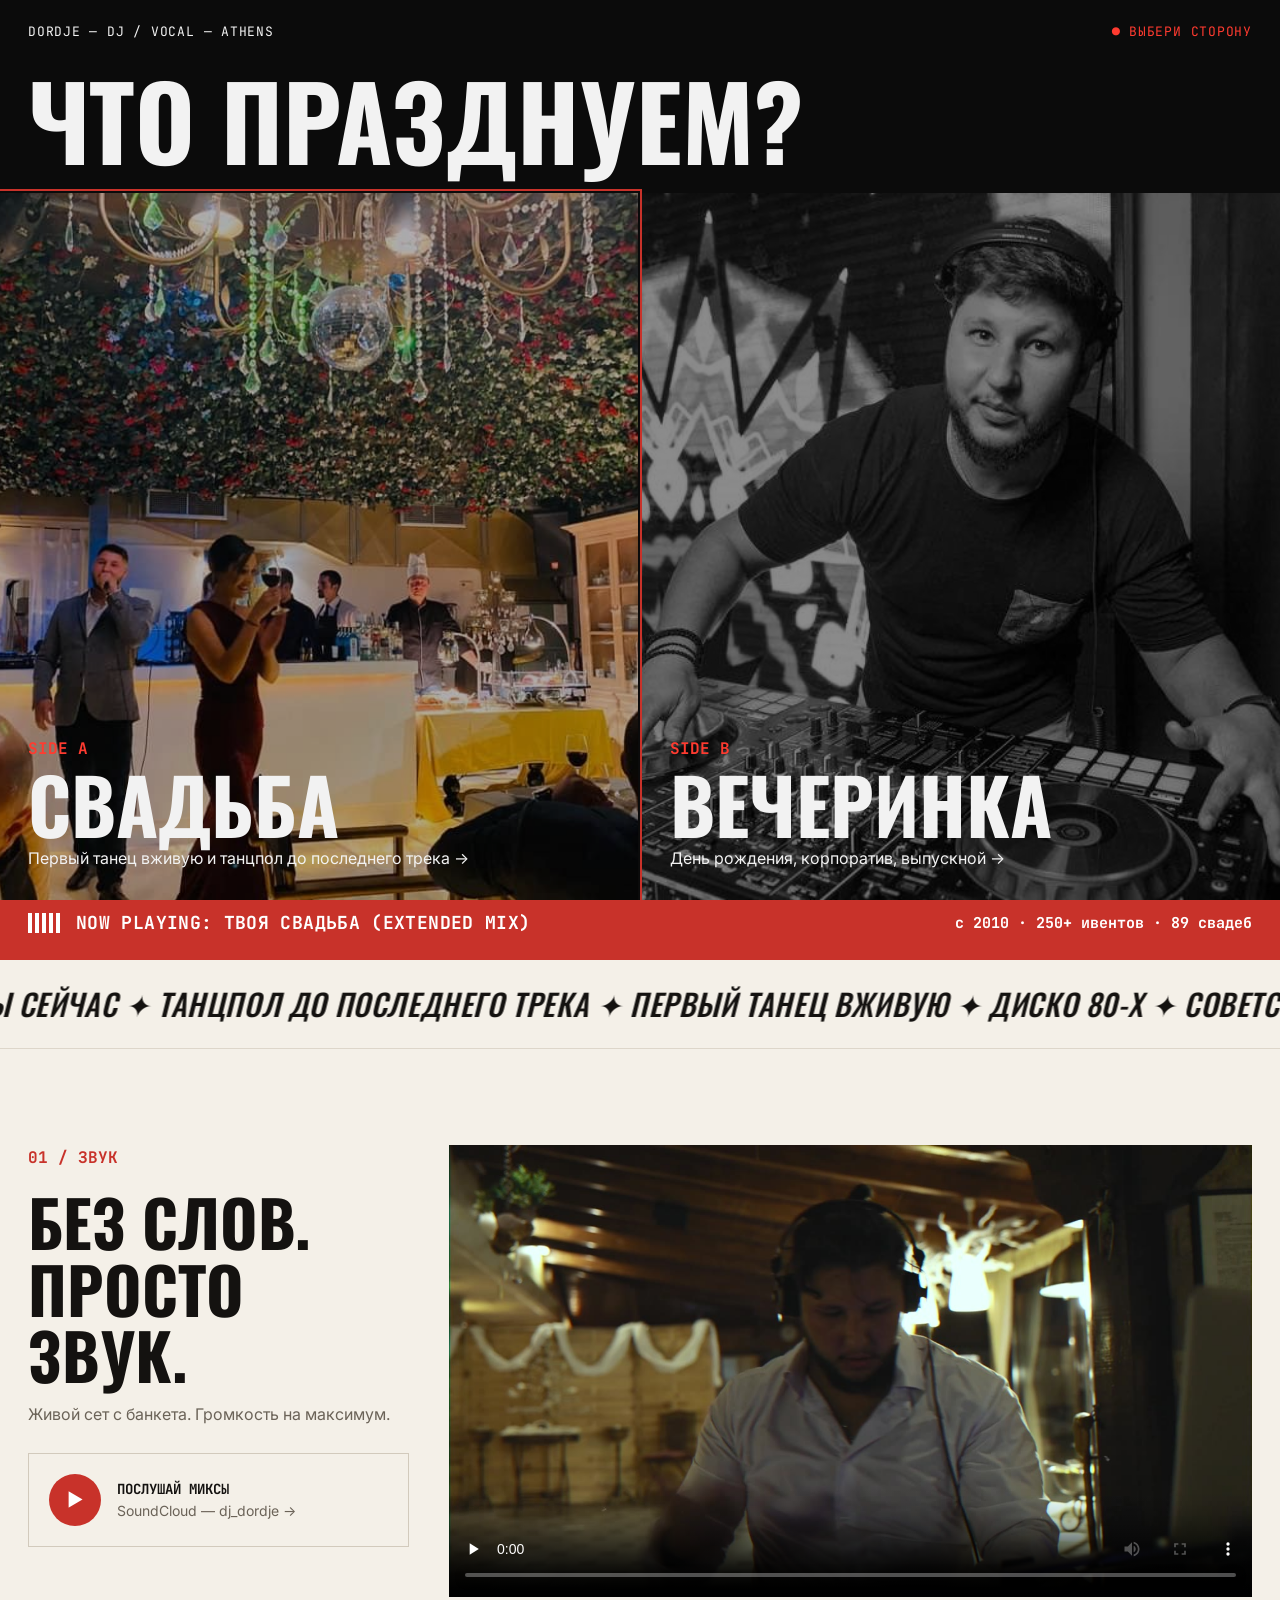
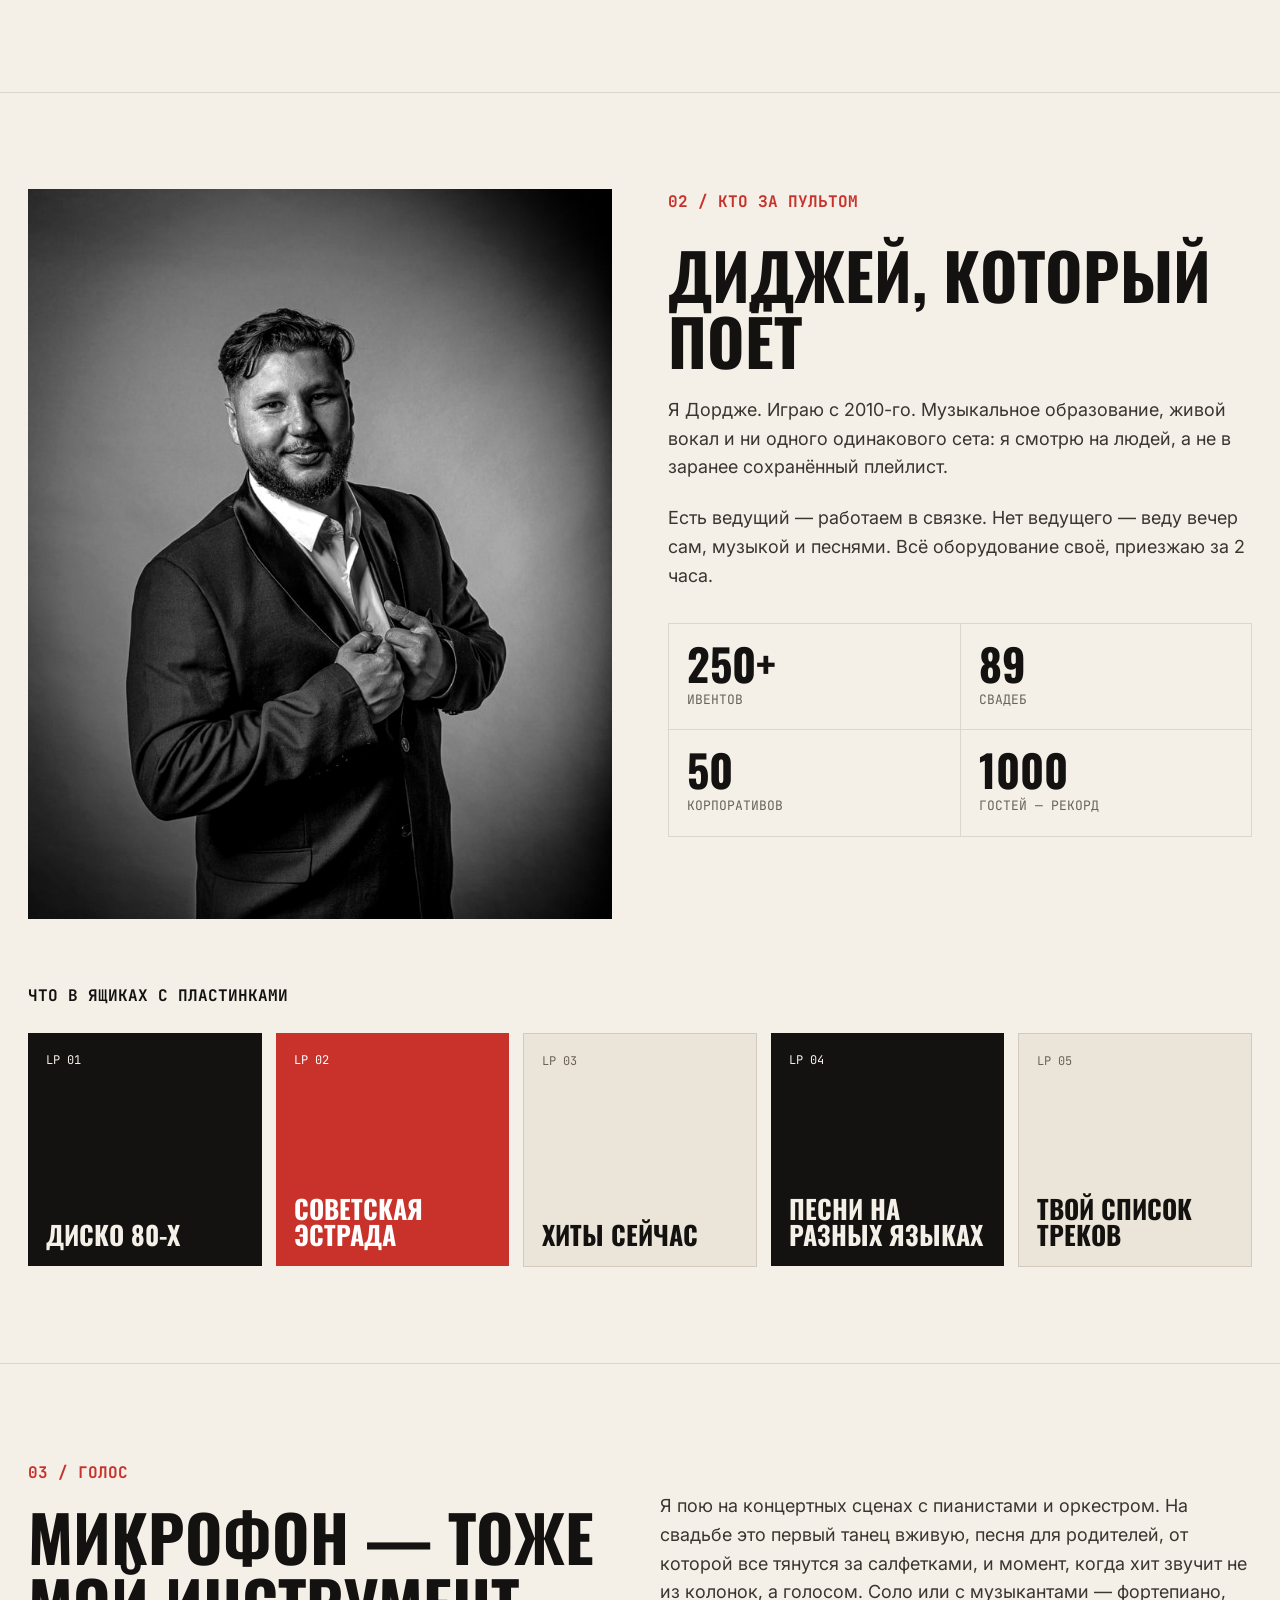
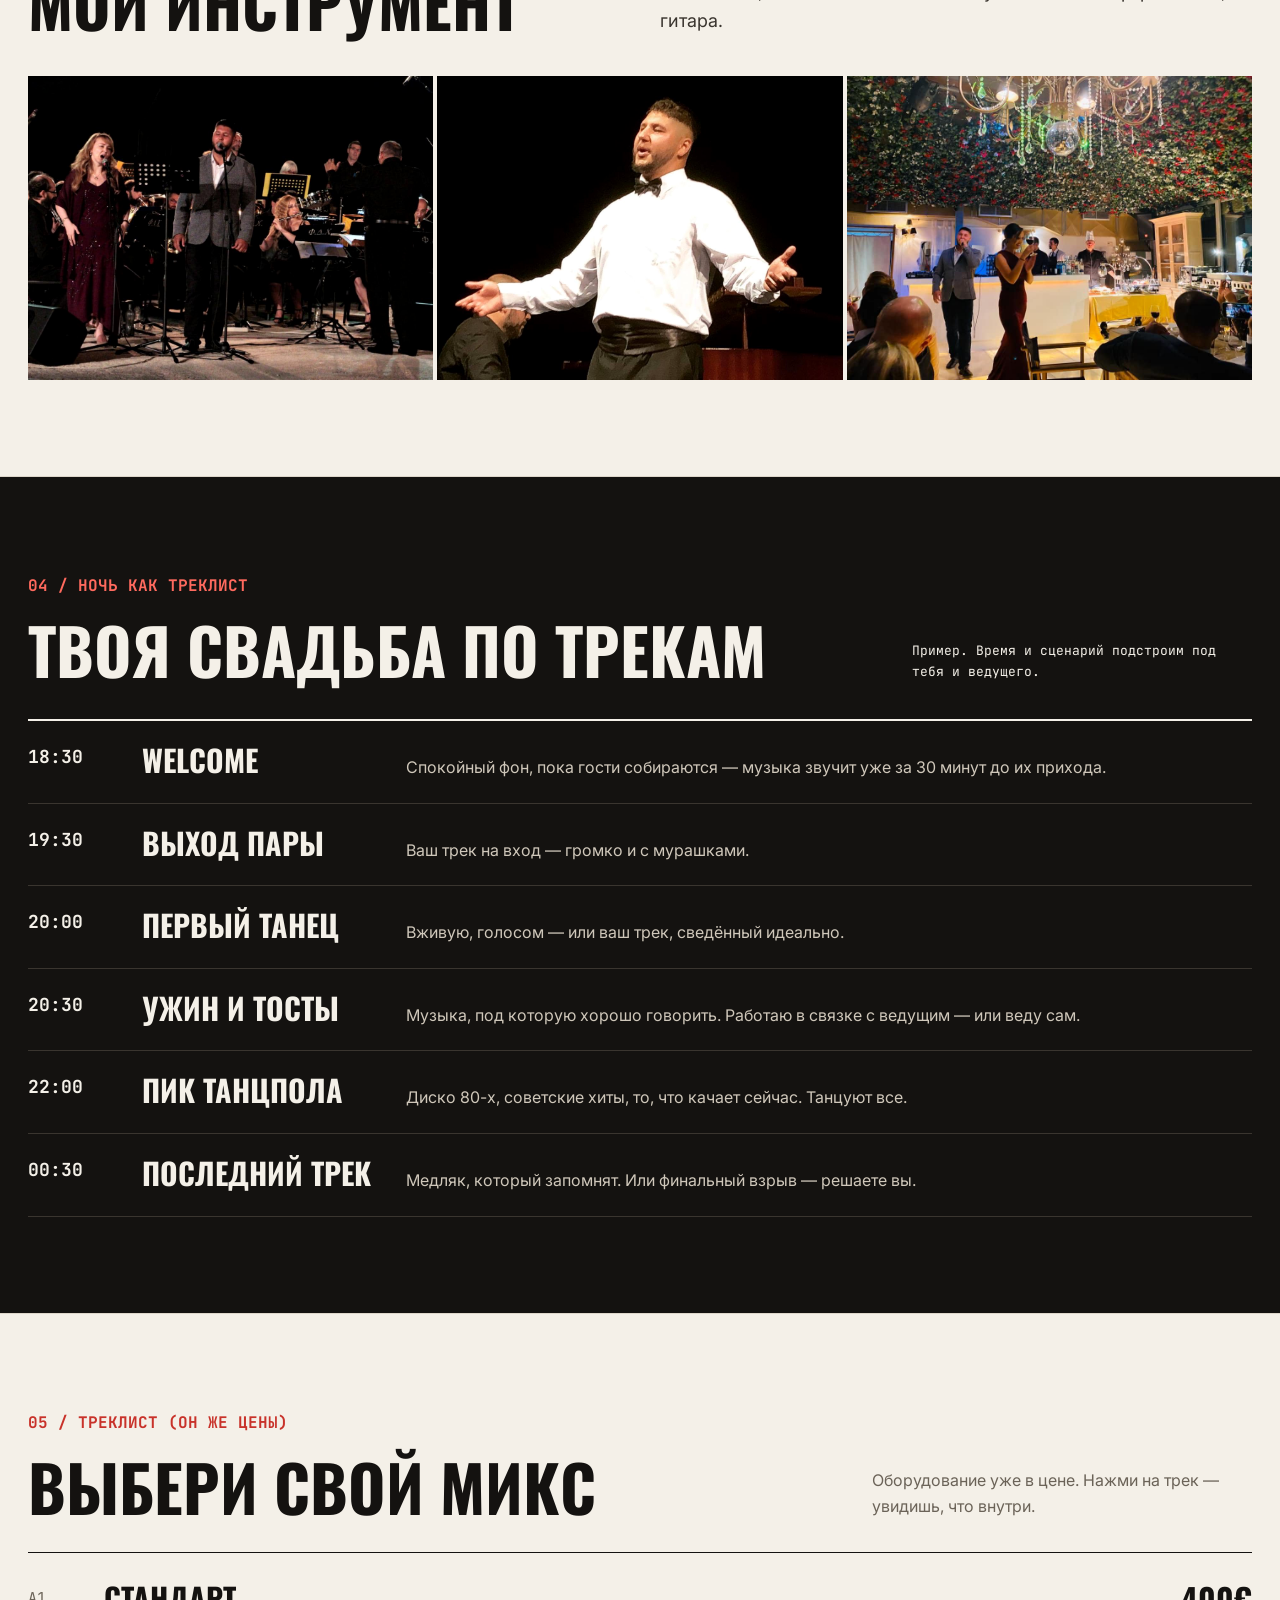
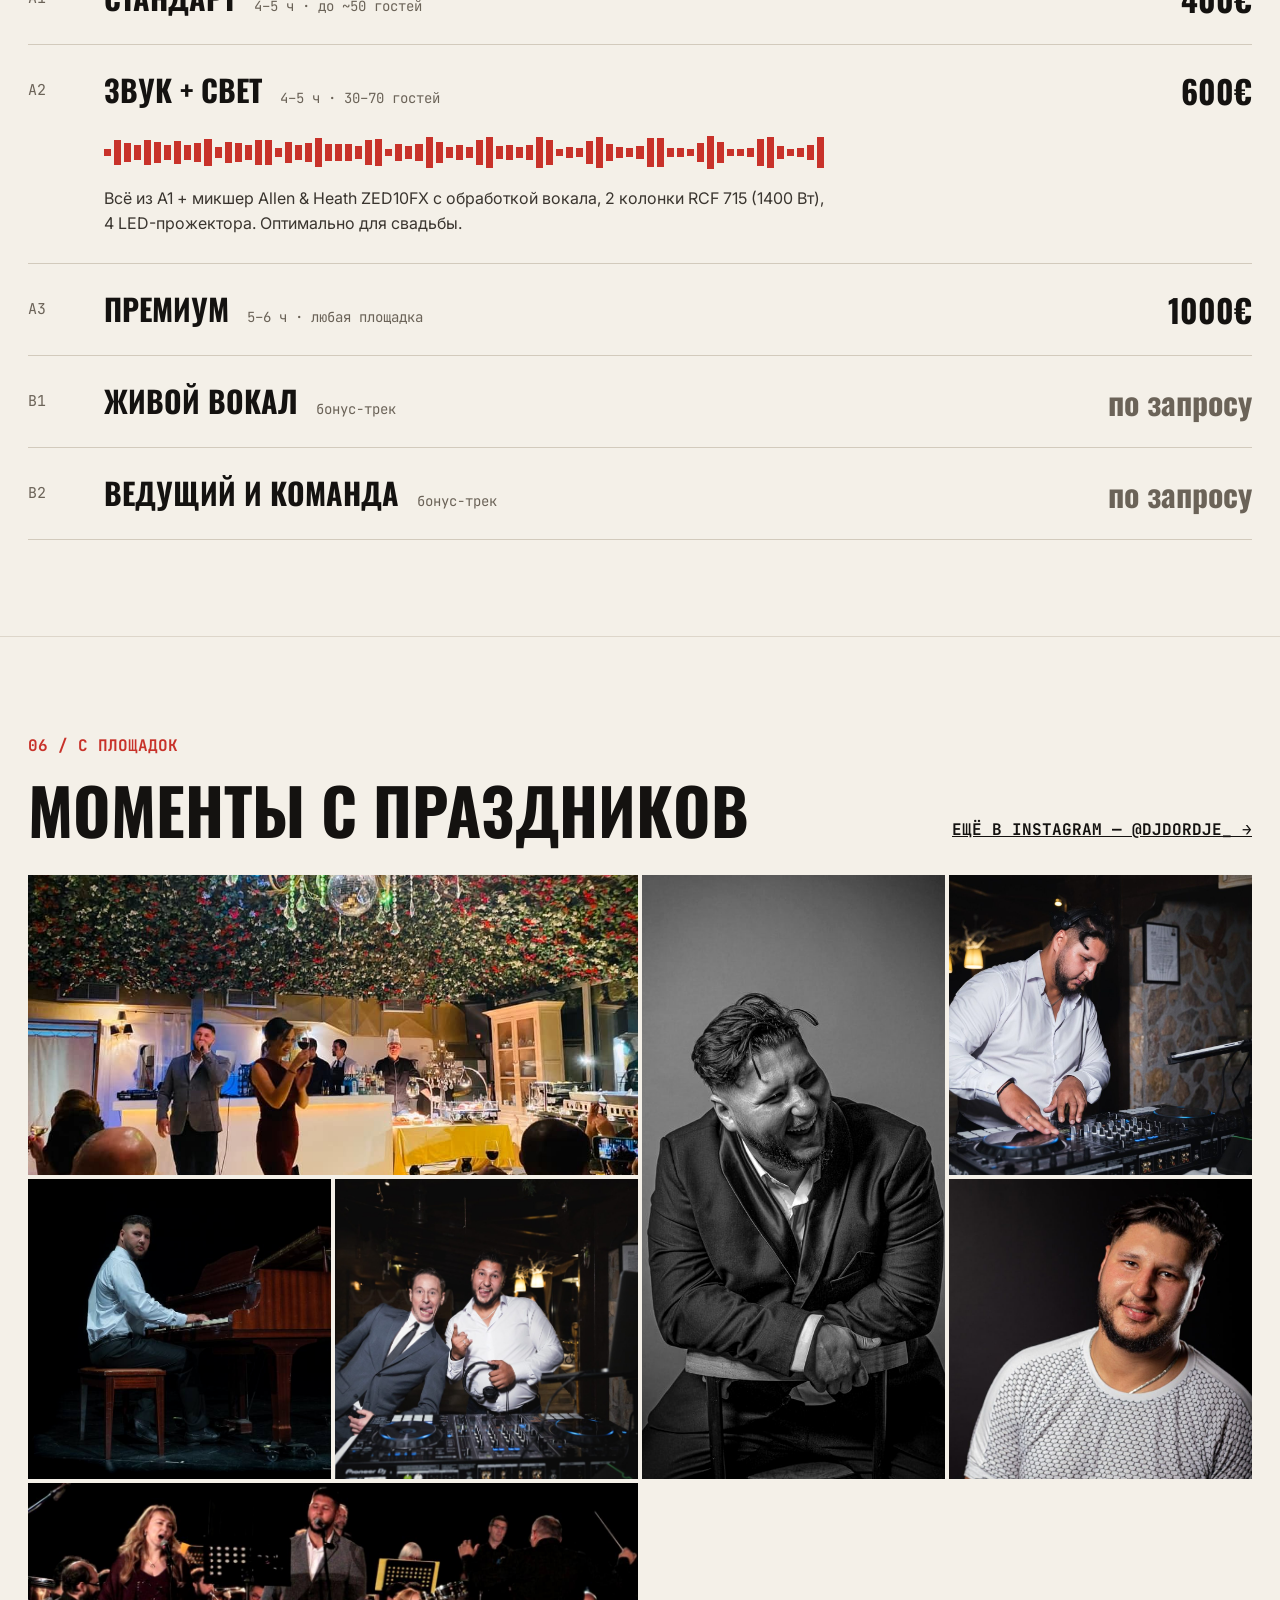
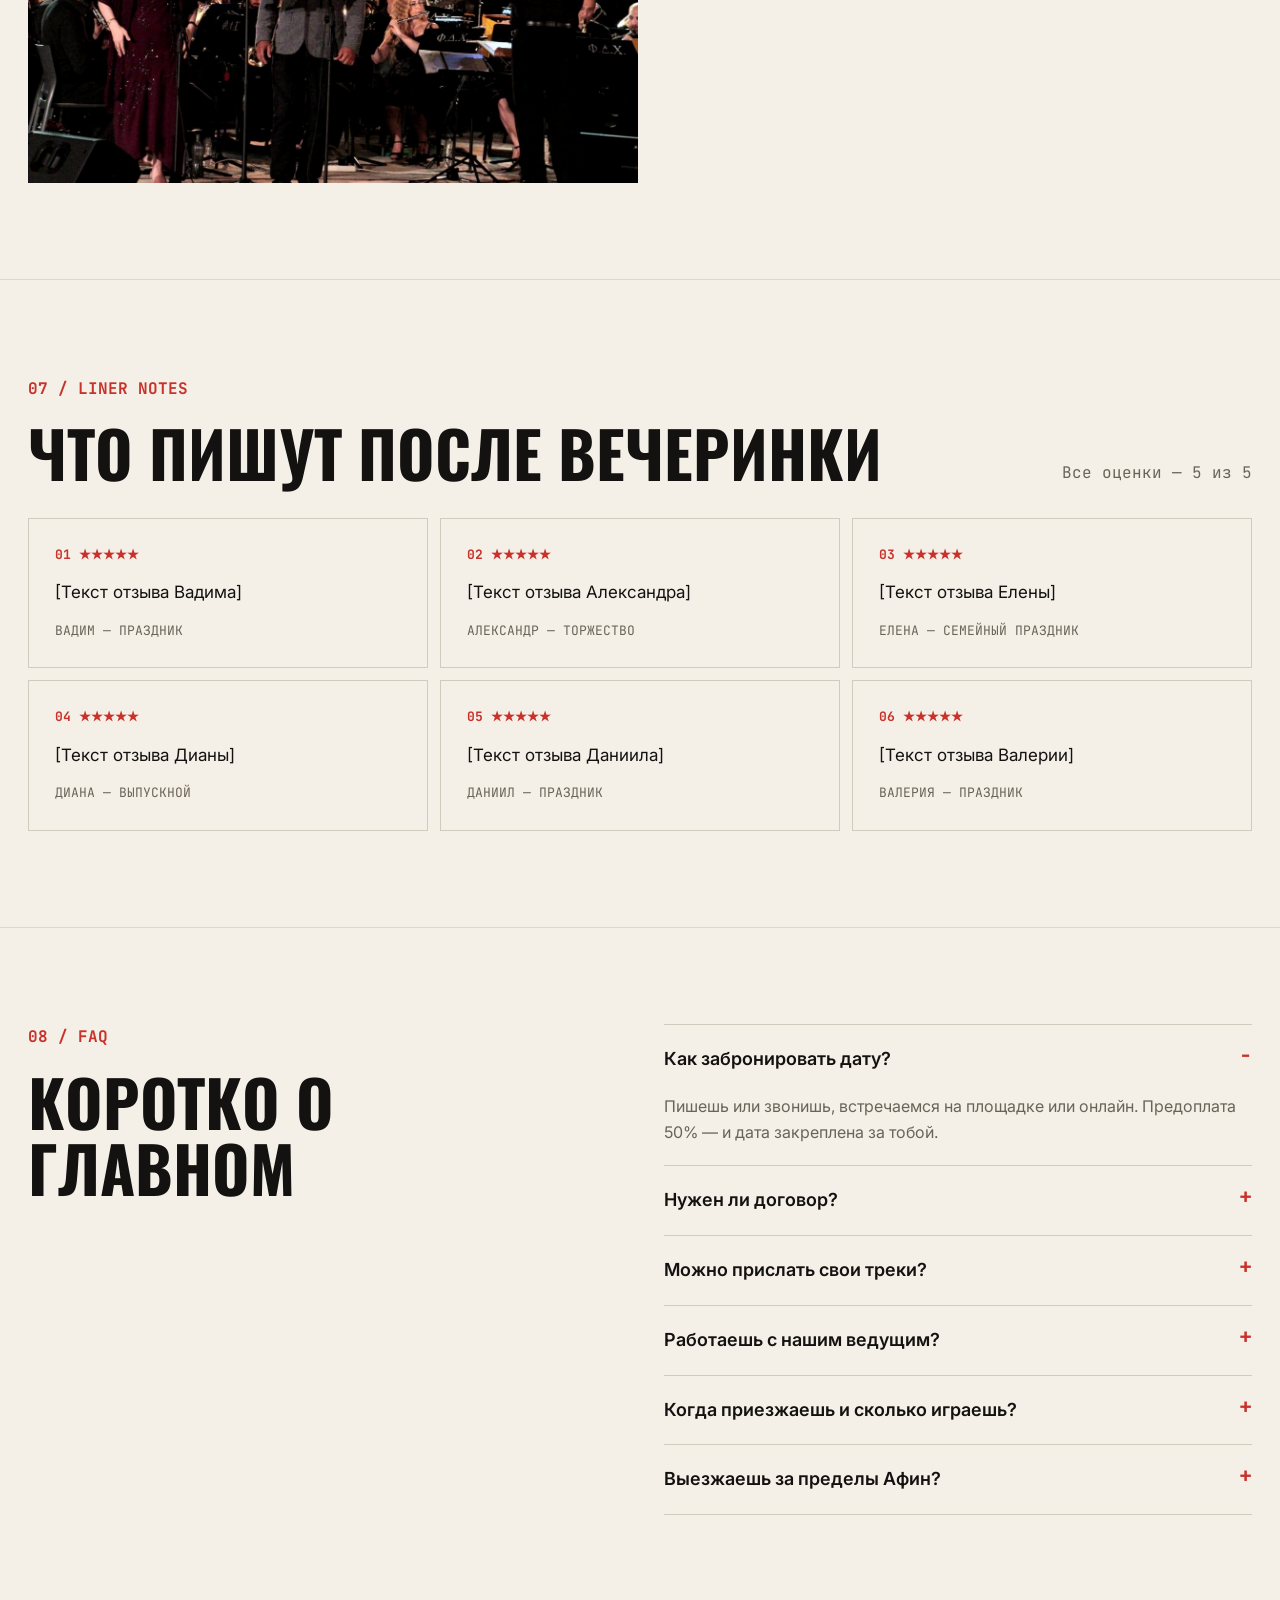
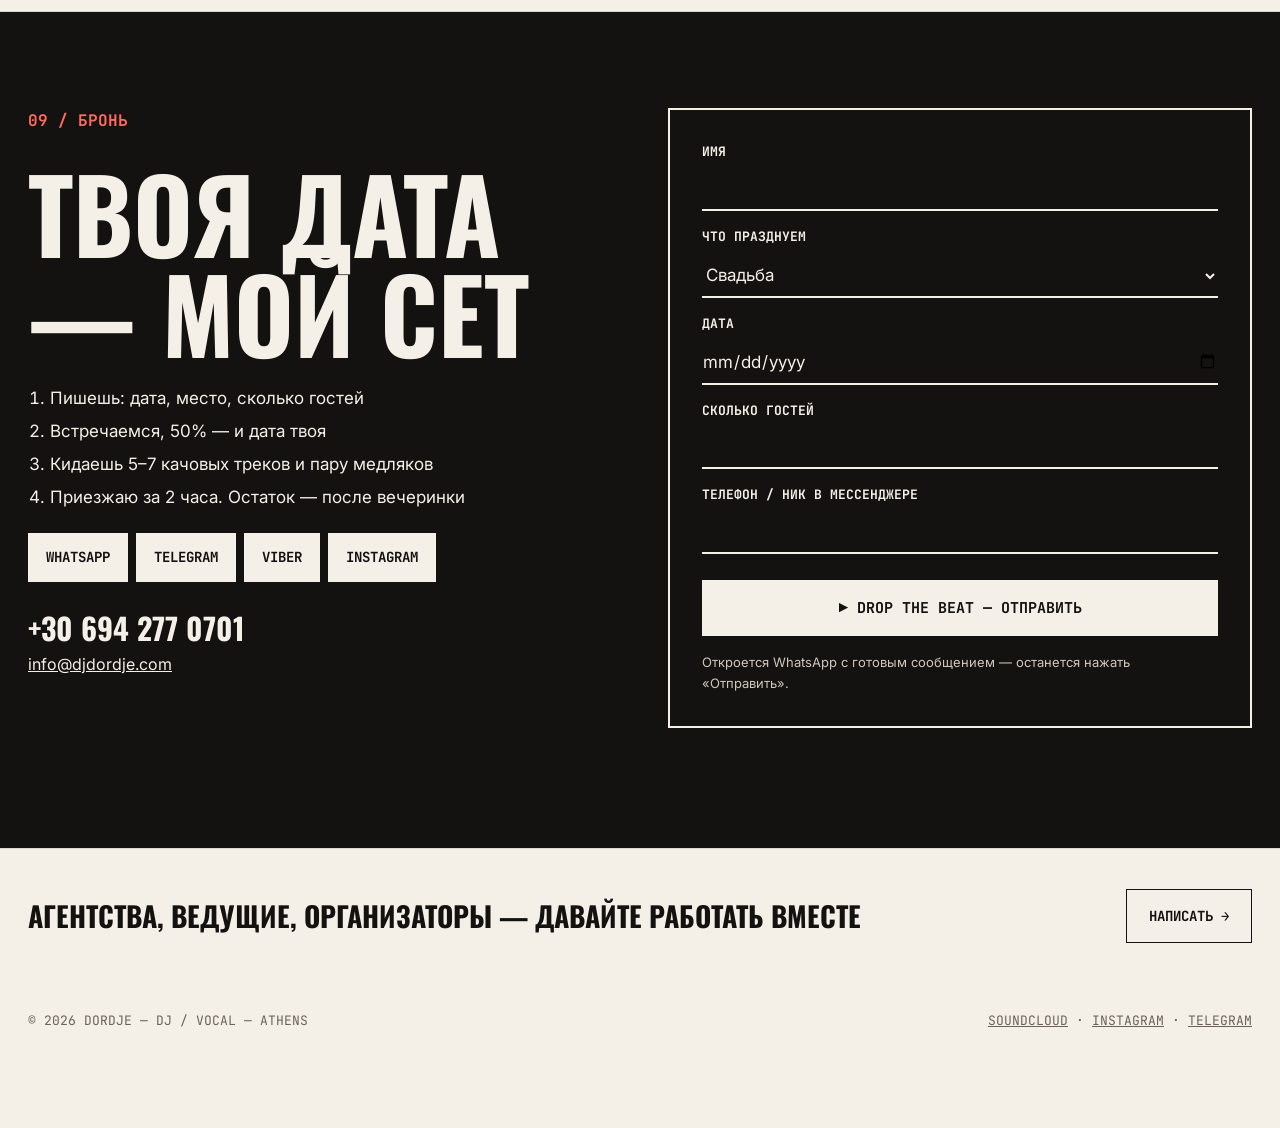
==== commit 2549acc6: "Relative asset paths (works on GitHub Pages and the live domain)" ====
--- a/index.html
+++ b/index.html
@@ -12,11 +12,11 @@
 <meta property="og:description" content="Свадьбы и вечеринки. Танцпол не пустеет до последнего трека.">
 <meta property="og:image" content="https://djdordje.com/assets/img/og.jpg">
 <meta name="theme-color" content="#0B0B0B">
-<link rel="icon" type="image/png" href="/assets/img/favicon.png">
+<link rel="icon" type="image/png" href="assets/img/favicon.png">
 <link rel="preconnect" href="https://fonts.googleapis.com">
 <link rel="preconnect" href="https://fonts.gstatic.com" crossorigin>
 <link href="https://fonts.googleapis.com/css2?family=Oswald:wght@500;700&family=JetBrains+Mono:wght@400;500;700&family=Inter:wght@400;500;600&display=swap" rel="stylesheet">
-<link rel="stylesheet" href="/assets/css/main.css">
+<link rel="stylesheet" href="assets/css/main.css">
 <script type="application/ld+json">
 {"@context":"https://schema.org","@type":"LocalBusiness","name":"DJ Dordje","description":"Диджей и живой вокал на свадьбы, дни рождения и корпоративы в Афинах и по всей Греции.","url":"https://djdordje.com/","telephone":"+306942770701","email":"info@djdordje.com","image":"https://djdordje.com/assets/img/og.jpg","areaServed":"Greece","address":{"@type":"PostalAddress","addressLocality":"Athens","addressCountry":"GR"},"priceRange":"€400–€1000","sameAs":["https://www.instagram.com/djdordje_/","https://soundcloud.com/dj_dordje","https://t.me/DORDJE_44"]}
 </script>
@@ -30,11 +30,11 @@
   <h1 id="chooser-title" class="disp">Что празднуем?</h1>
   <div class="chooser-grid">
     <button type="button" class="choice" data-choose="a">
-      <img src="/assets/img/venue-singing.jpg" alt="">
+      <img src="assets/img/venue-singing.jpg" alt="">
       <span class="choice-txt"><span class="choice-side mono">SIDE A</span><span class="choice-name disp">Свадьба</span><span>Первый танец вживую и танцпол до последнего трека →</span></span>
     </button>
     <button type="button" class="choice" data-choose="b">
-      <img src="/assets/img/dj-led.jpg" alt="">
+      <img src="assets/img/dj-led.jpg" alt="">
       <span class="choice-txt"><span class="choice-side mono">SIDE B</span><span class="choice-name disp">Вечеринка</span><span>День рождения, корпоратив, выпускной →</span></span>
     </button>
   </div>
@@ -57,7 +57,7 @@
 <main>
 <!-- ============ HERO ============ -->
 <section id="top" class="hero">
-  <video class="hero-vid" src="/assets/video/dordje-live.mp4" poster="/assets/img/video-poster.jpg" autoplay muted loop playsinline preload="metadata" aria-hidden="true"></video>
+  <video class="hero-vid" src="assets/video/dordje-live.mp4" poster="assets/img/video-poster.jpg" autoplay muted loop playsinline preload="metadata" aria-hidden="true"></video>
   <div class="hero-tint" aria-hidden="true"></div>
   <div class="wrap hero-in">
     <p class="hero-tag mono" style="margin:0"><span class="only-a">Side A — свадьбы</span><span class="only-b">Side B — вечеринки</span></p>
@@ -99,7 +99,7 @@
     </a>
   </div>
   <div class="video-col">
-    <video src="/assets/video/dordje-live.mp4" poster="/assets/img/video-poster.jpg" controls playsinline preload="none"></video>
+    <video src="assets/video/dordje-live.mp4" poster="assets/img/video-poster.jpg" controls playsinline preload="none"></video>
   </div>
 </section>
 
@@ -107,8 +107,8 @@
 <section id="who" class="sec">
   <div class="wrap sec-pad" style="display:flex;flex-direction:column;gap:64px">
     <div class="grid-auto" style="gap:56px;align-items:start">
-      <img class="who-img ph only-a" src="/assets/img/portrait-suit.jpg" alt="Портрет Дордже в костюме" loading="lazy">
-      <img class="who-img ph only-b" src="/assets/img/dj-point.jpg" alt="Дордже за пультом зовёт гостей на танцпол" loading="lazy">
+      <img class="who-img ph only-a" src="assets/img/portrait-suit.jpg" alt="Портрет Дордже в костюме" loading="lazy">
+      <img class="who-img ph only-b" src="assets/img/dj-point.jpg" alt="Дордже за пультом зовёт гостей на танцпол" loading="lazy">
       <div class="stack" style="gap:22px">
         <p class="label"><span class="count" data-n="02">02</span> / КТО ЗА ПУЛЬТОМ</p>
         <h2 class="h2 disp reveal">Диджей, который поёт</h2>
@@ -146,9 +146,9 @@
       <p class="lead"><span class="only-a">Я пою на концертных сценах с пианистами и оркестром. На свадьбе это первый танец вживую, песня для родителей, от которой все тянутся за салфетками, и момент, когда хит звучит не из колонок, а голосом. Соло или с музыкантами — фортепиано, гитара.</span><span class="only-b">Я пою на концертных сценах с пианистами и оркестром. На вечеринке это песня имениннику вживую и момент, когда весь зал поёт со мной. Соло или с музыкантами — фортепиано, гитара.</span></p>
     </div>
     <div class="trio">
-      <img class="ph" src="/assets/img/orchestra.jpg" alt="Выступление с оркестром" loading="lazy">
-      <img class="ph" src="/assets/img/hero-singer.jpg" alt="Дордже поёт на сцене с пианистом" loading="lazy">
-      <img class="ph" src="/assets/img/venue-singing.jpg" alt="Живой вокал на банкете" loading="lazy">
+      <img class="ph" src="assets/img/orchestra.jpg" alt="Выступление с оркестром" loading="lazy">
+      <img class="ph" src="assets/img/hero-singer.jpg" alt="Дордже поёт на сцене с пианистом" loading="lazy">
+      <img class="ph" src="assets/img/venue-singing.jpg" alt="Живой вокал на банкете" loading="lazy">
     </div>
   </div>
 </section>
@@ -227,22 +227,22 @@
       <a class="mono" style="text-transform:uppercase;font-weight:700" href="https://www.instagram.com/djdordje_/" target="_blank" rel="noopener">Ещё в Instagram — @djdordje_ →</a>
     </div>
     <div class="gallery only-a">
-      <img class="ph w2" src="/assets/img/venue-singing.jpg" alt="Живой вокал на банкете" loading="lazy">
-      <img class="ph h2r" src="/assets/img/portrait-seated.jpg" alt="Портрет Дордже" loading="lazy">
-      <img class="ph" src="/assets/img/dj-white-shirt.jpg" alt="Дордже за пультом на банкете" loading="lazy">
-      <img class="ph" src="/assets/img/piano.jpg" alt="Дордже за роялем" loading="lazy">
-      <img class="ph" src="/assets/img/guests-booth.jpg" alt="Гости у пульта" loading="lazy">
-      <img class="ph" src="/assets/img/portrait-smile.jpg" alt="Портрет Дордже, улыбка" loading="lazy">
-      <img class="ph w2" src="/assets/img/orchestra.jpg" alt="Выступление с оркестром" loading="lazy">
+      <img class="ph w2" src="assets/img/venue-singing.jpg" alt="Живой вокал на банкете" loading="lazy">
+      <img class="ph h2r" src="assets/img/portrait-seated.jpg" alt="Портрет Дордже" loading="lazy">
+      <img class="ph" src="assets/img/dj-white-shirt.jpg" alt="Дордже за пультом на банкете" loading="lazy">
+      <img class="ph" src="assets/img/piano.jpg" alt="Дордже за роялем" loading="lazy">
+      <img class="ph" src="assets/img/guests-booth.jpg" alt="Гости у пульта" loading="lazy">
+      <img class="ph" src="assets/img/portrait-smile.jpg" alt="Портрет Дордже, улыбка" loading="lazy">
+      <img class="ph w2" src="assets/img/orchestra.jpg" alt="Выступление с оркестром" loading="lazy">
     </div>
     <div class="gallery only-b">
-      <img class="ph w2" src="/assets/img/dj-led.jpg" alt="Сет у LED-экрана" loading="lazy">
-      <img class="ph h2r" src="/assets/img/mic-terrace.jpg" alt="Дордже поёт на террасе" loading="lazy">
-      <img class="ph" src="/assets/img/decks-closeup.jpg" alt="Пульт крупным планом" loading="lazy">
-      <img class="ph" src="/assets/img/friends-booth.jpg" alt="С друзьями у пульта" loading="lazy">
-      <img class="ph" src="/assets/img/decks-detail.jpg" alt="Контроллер Pioneer" loading="lazy">
-      <img class="ph" src="/assets/img/dj-terrace.jpg" alt="Сет на террасе" loading="lazy">
-      <img class="ph w2" src="/assets/img/dj-terrace-2.jpg" alt="Вечерний сет" loading="lazy">
+      <img class="ph w2" src="assets/img/dj-led.jpg" alt="Сет у LED-экрана" loading="lazy">
+      <img class="ph h2r" src="assets/img/mic-terrace.jpg" alt="Дордже поёт на террасе" loading="lazy">
+      <img class="ph" src="assets/img/decks-closeup.jpg" alt="Пульт крупным планом" loading="lazy">
+      <img class="ph" src="assets/img/friends-booth.jpg" alt="С друзьями у пульта" loading="lazy">
+      <img class="ph" src="assets/img/decks-detail.jpg" alt="Контроллер Pioneer" loading="lazy">
+      <img class="ph" src="assets/img/dj-terrace.jpg" alt="Сет на террасе" loading="lazy">
+      <img class="ph w2" src="assets/img/dj-terrace-2.jpg" alt="Вечерний сет" loading="lazy">
     </div>
   </div>
 </section>
@@ -349,6 +349,6 @@
   <a class="call" href="tel:+306942770701">Позвонить</a>
 </div>
 
-<script src="/assets/js/main.js"></script>
+<script src="assets/js/main.js"></script>
 </body>
 </html>
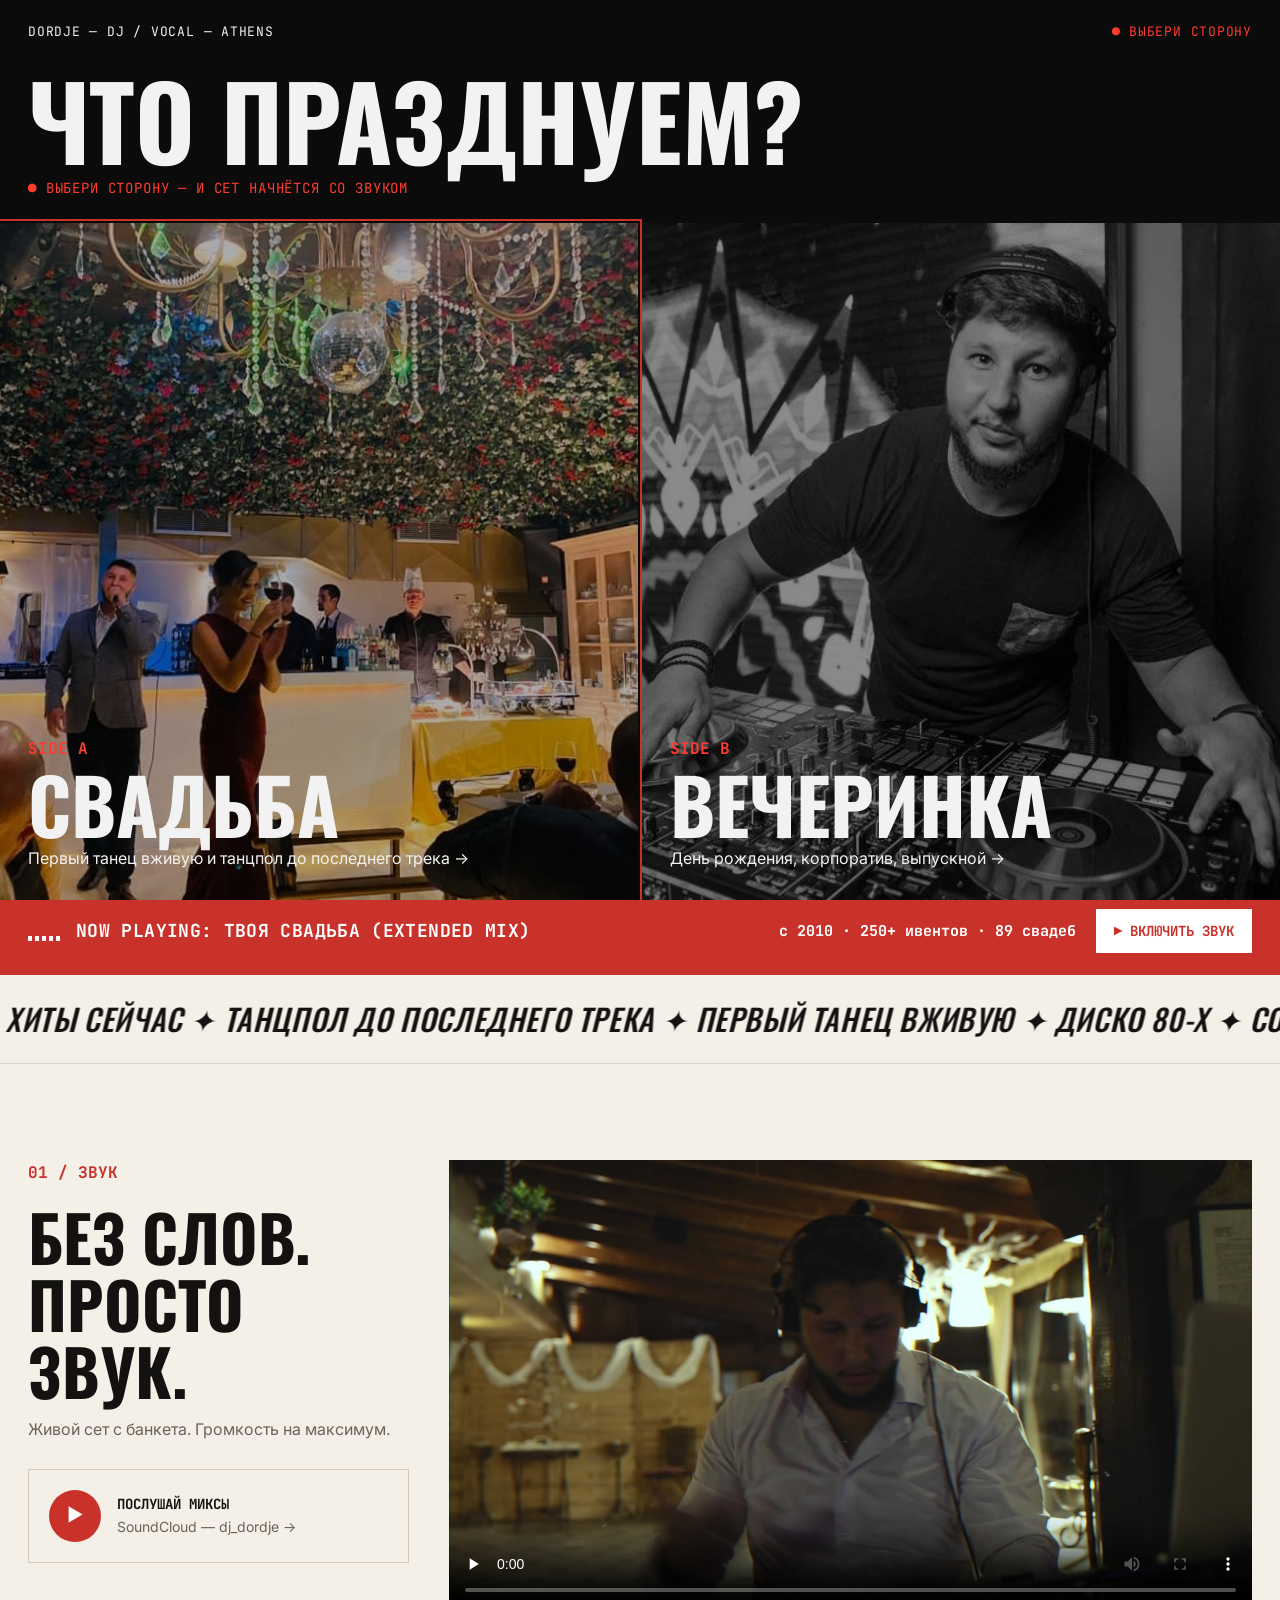
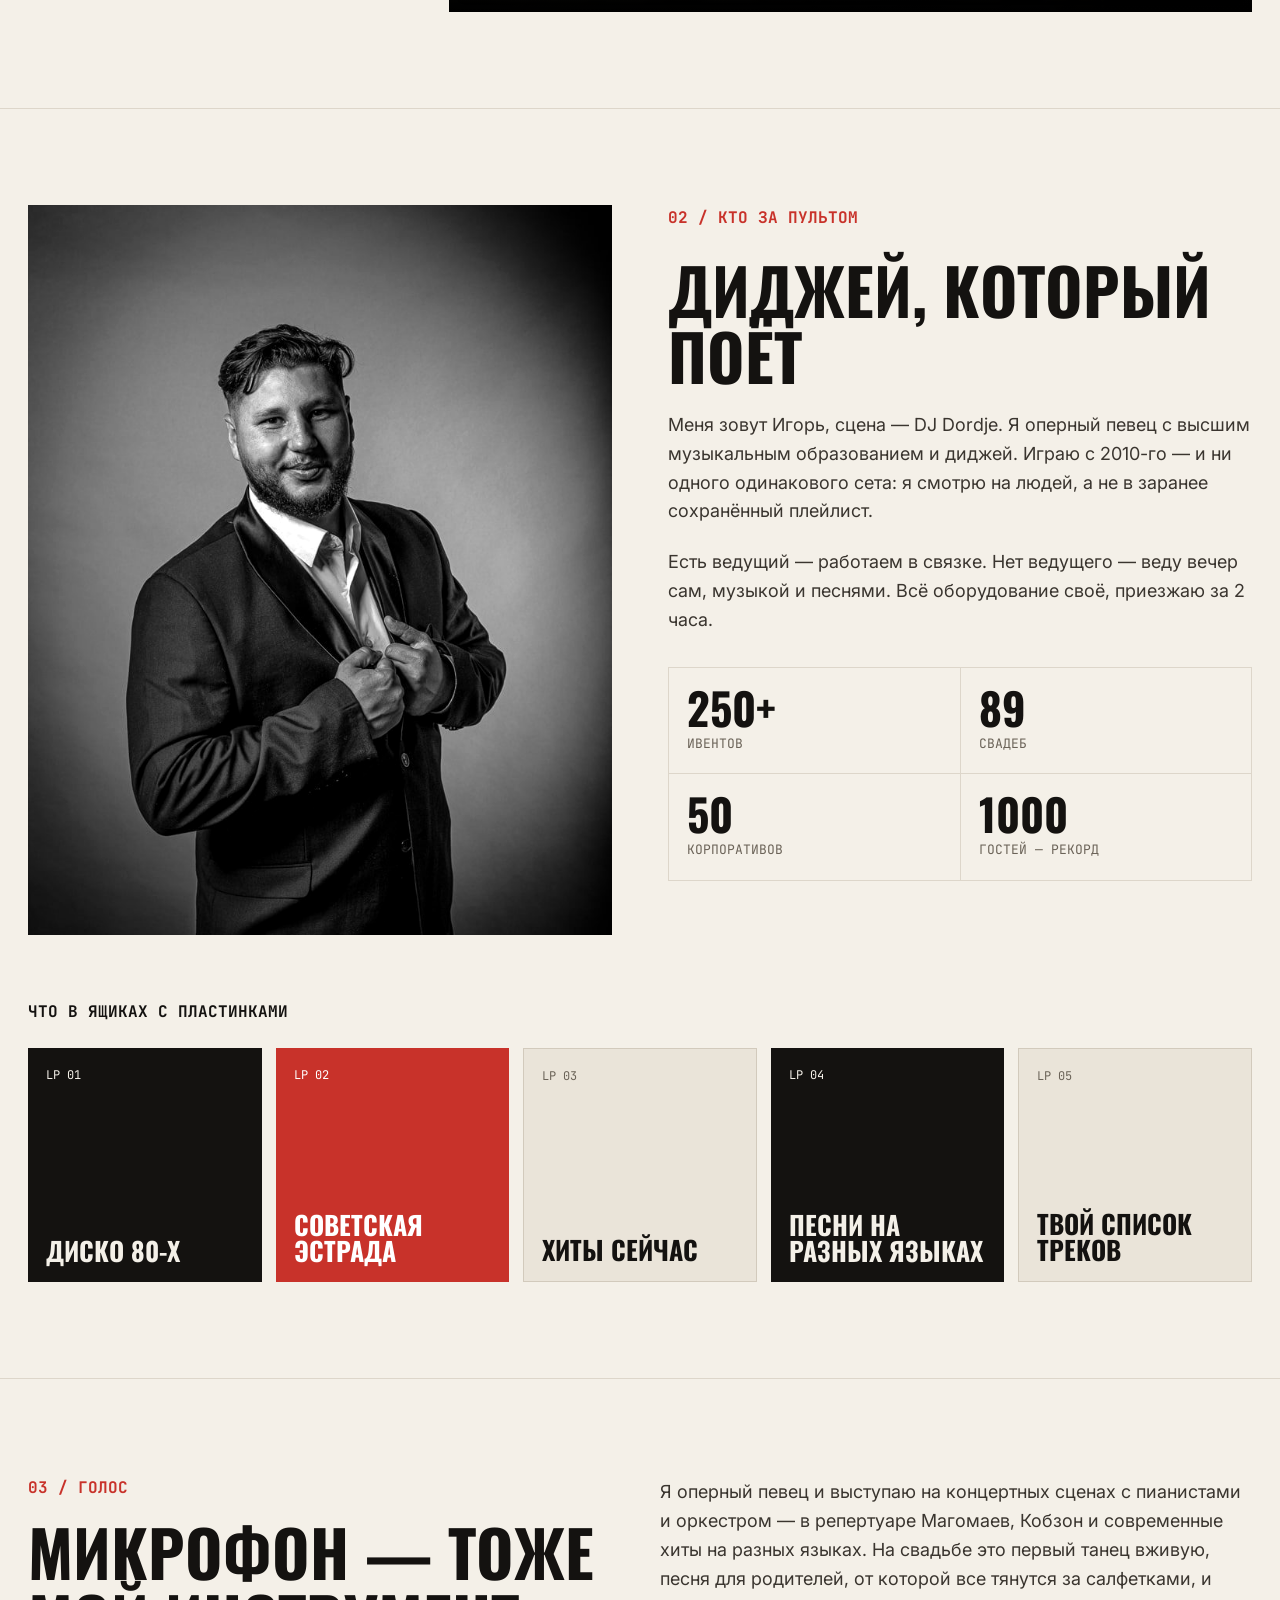
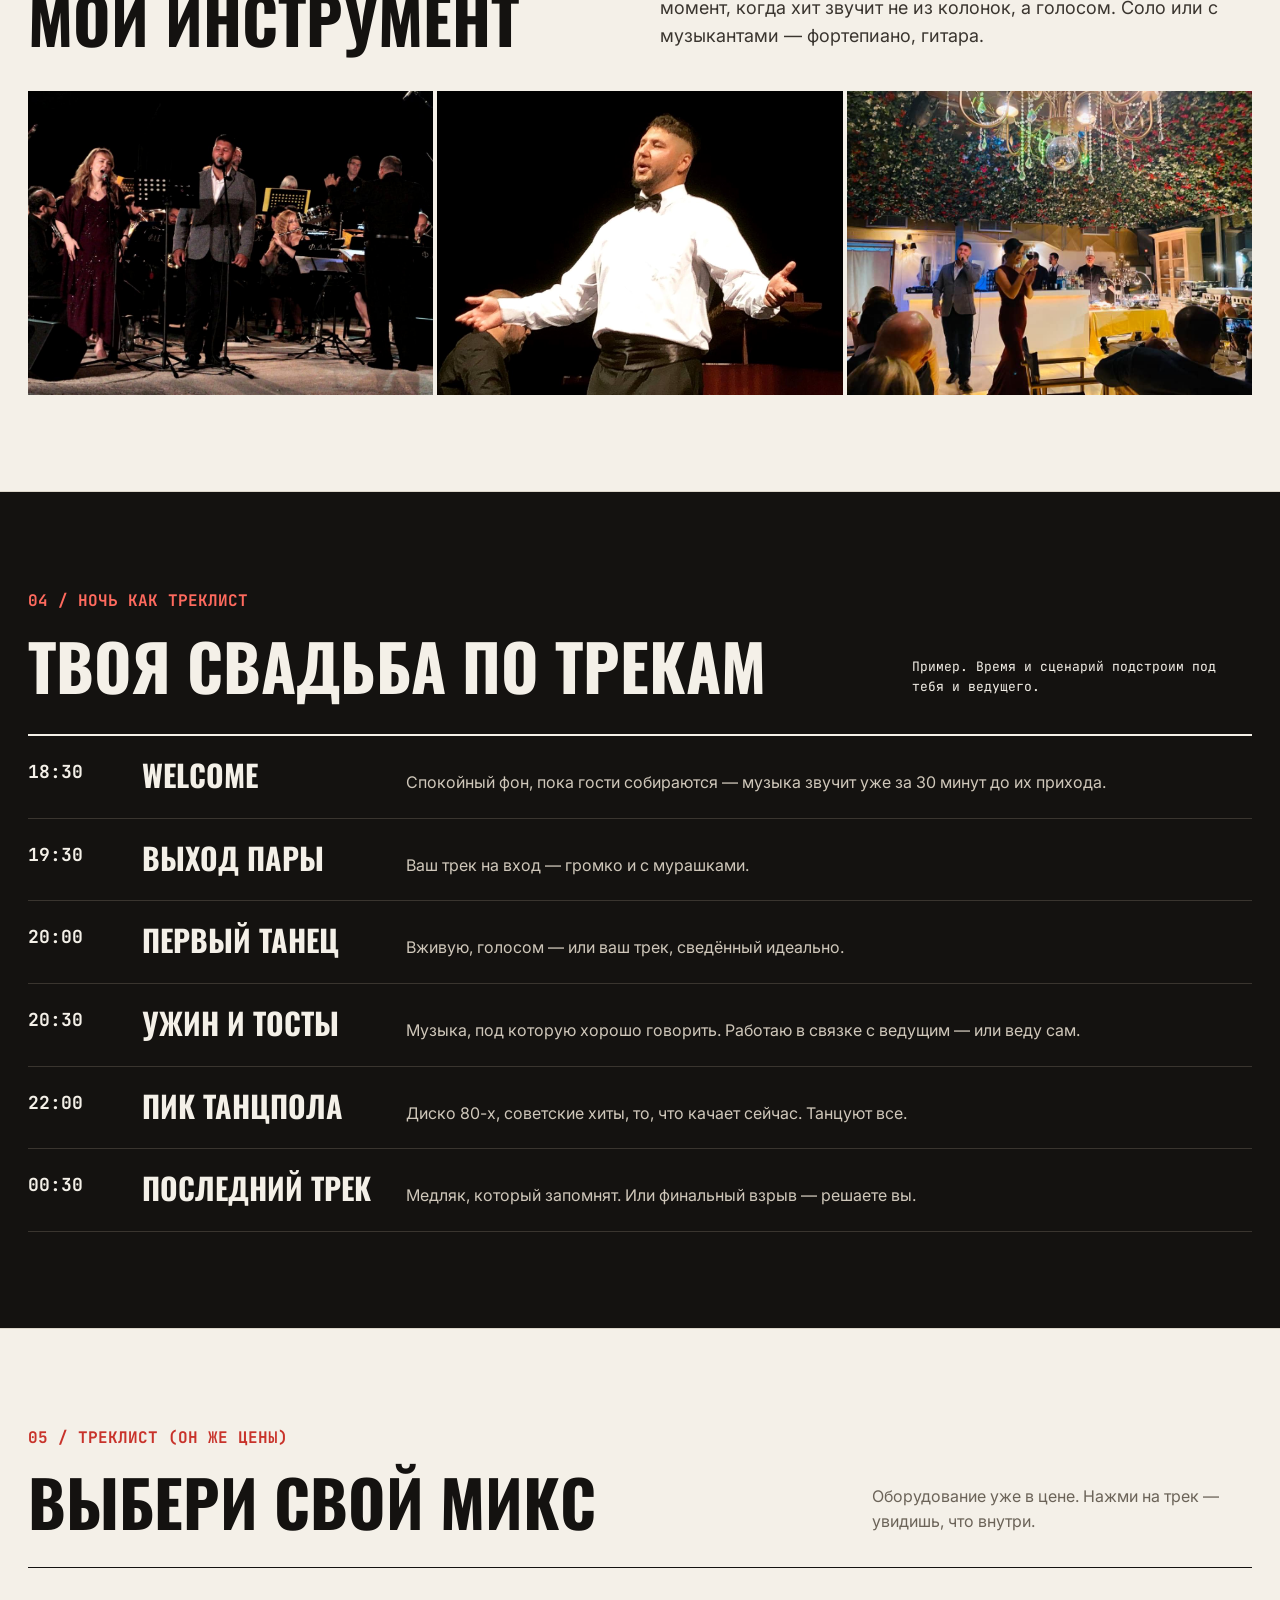
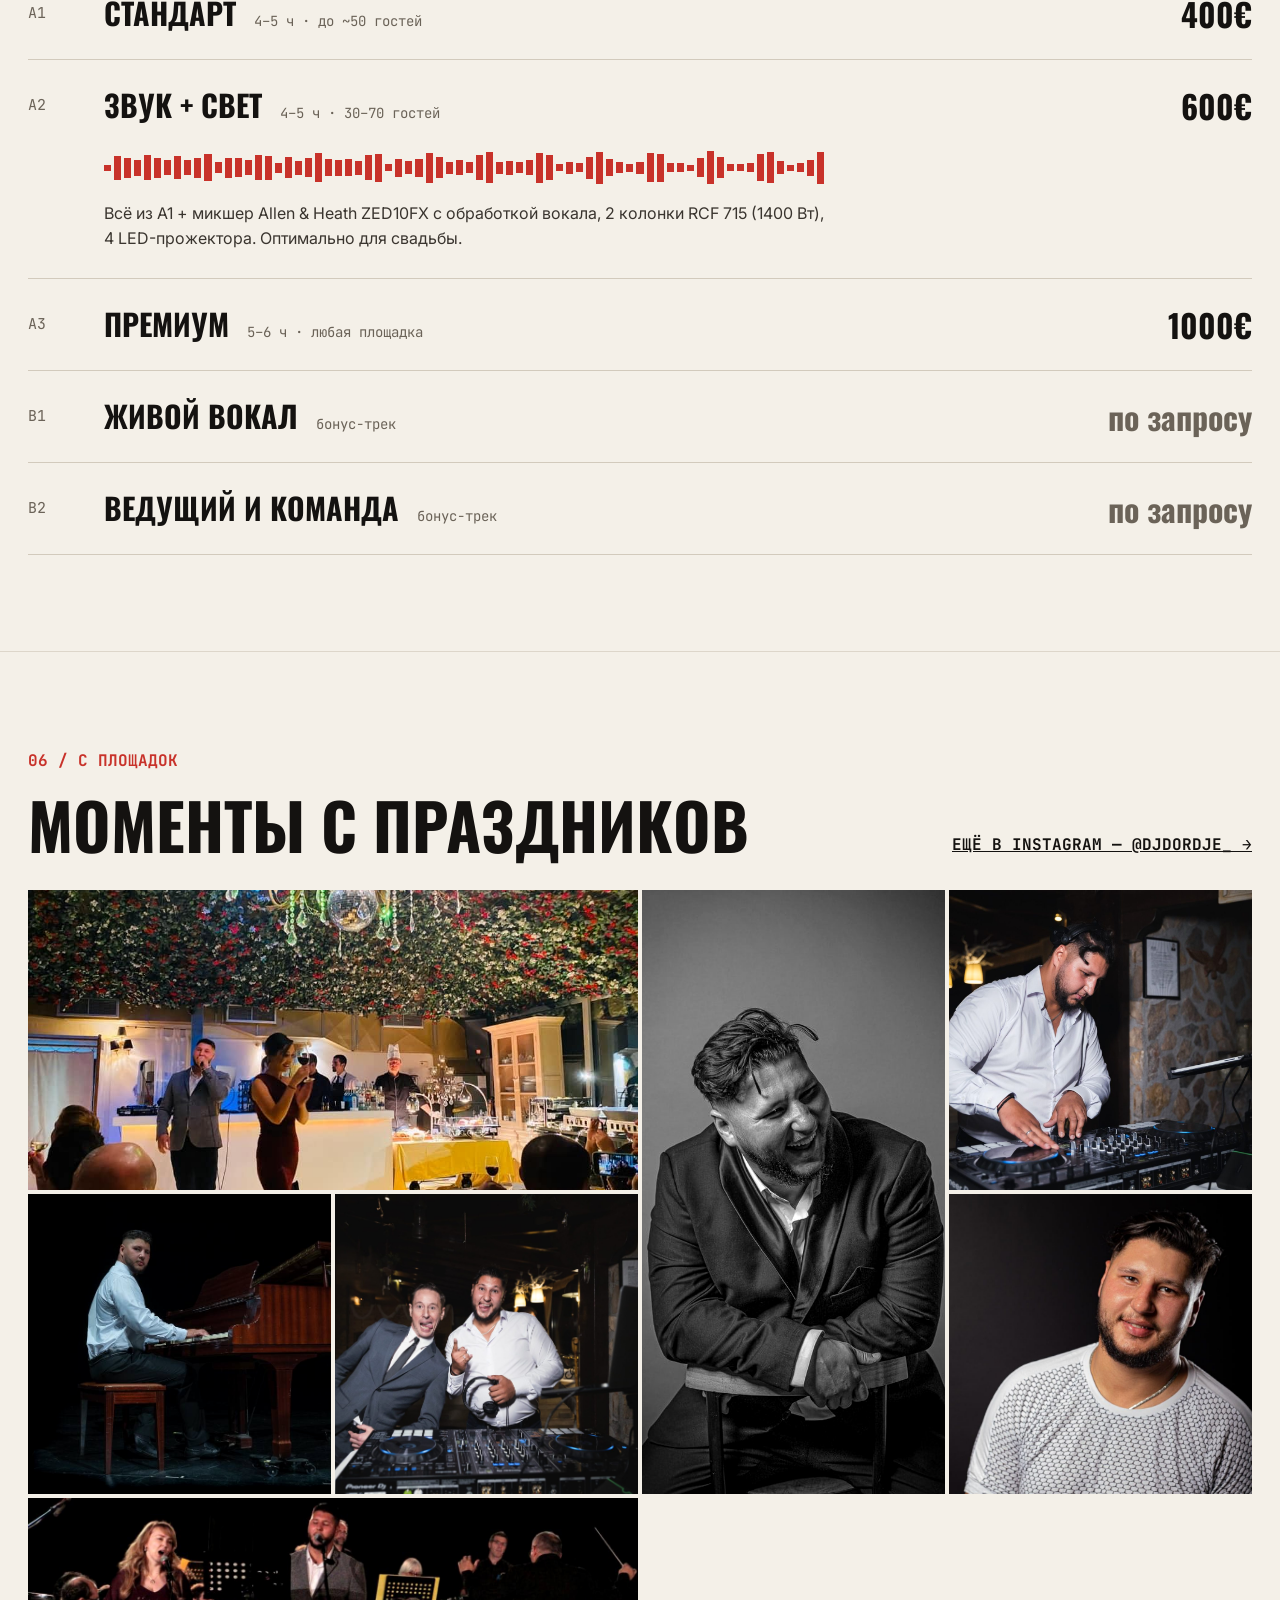
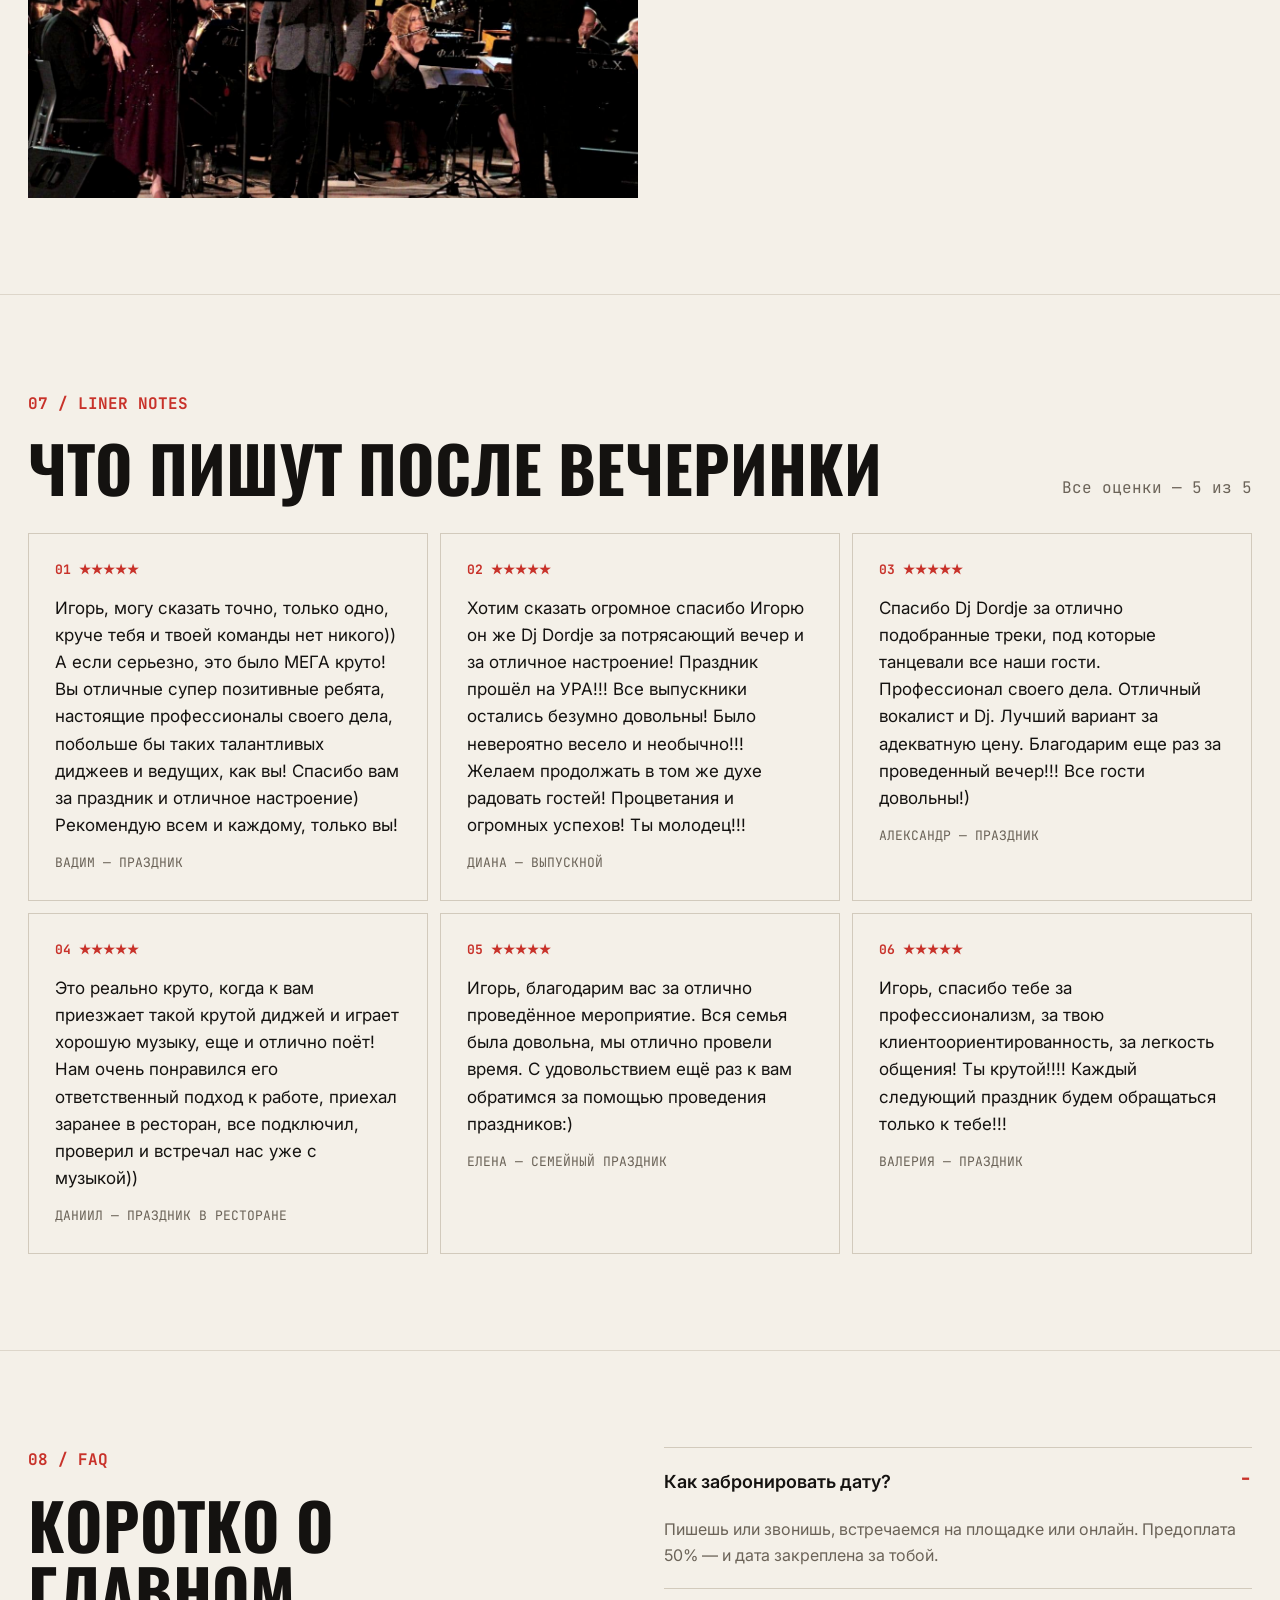
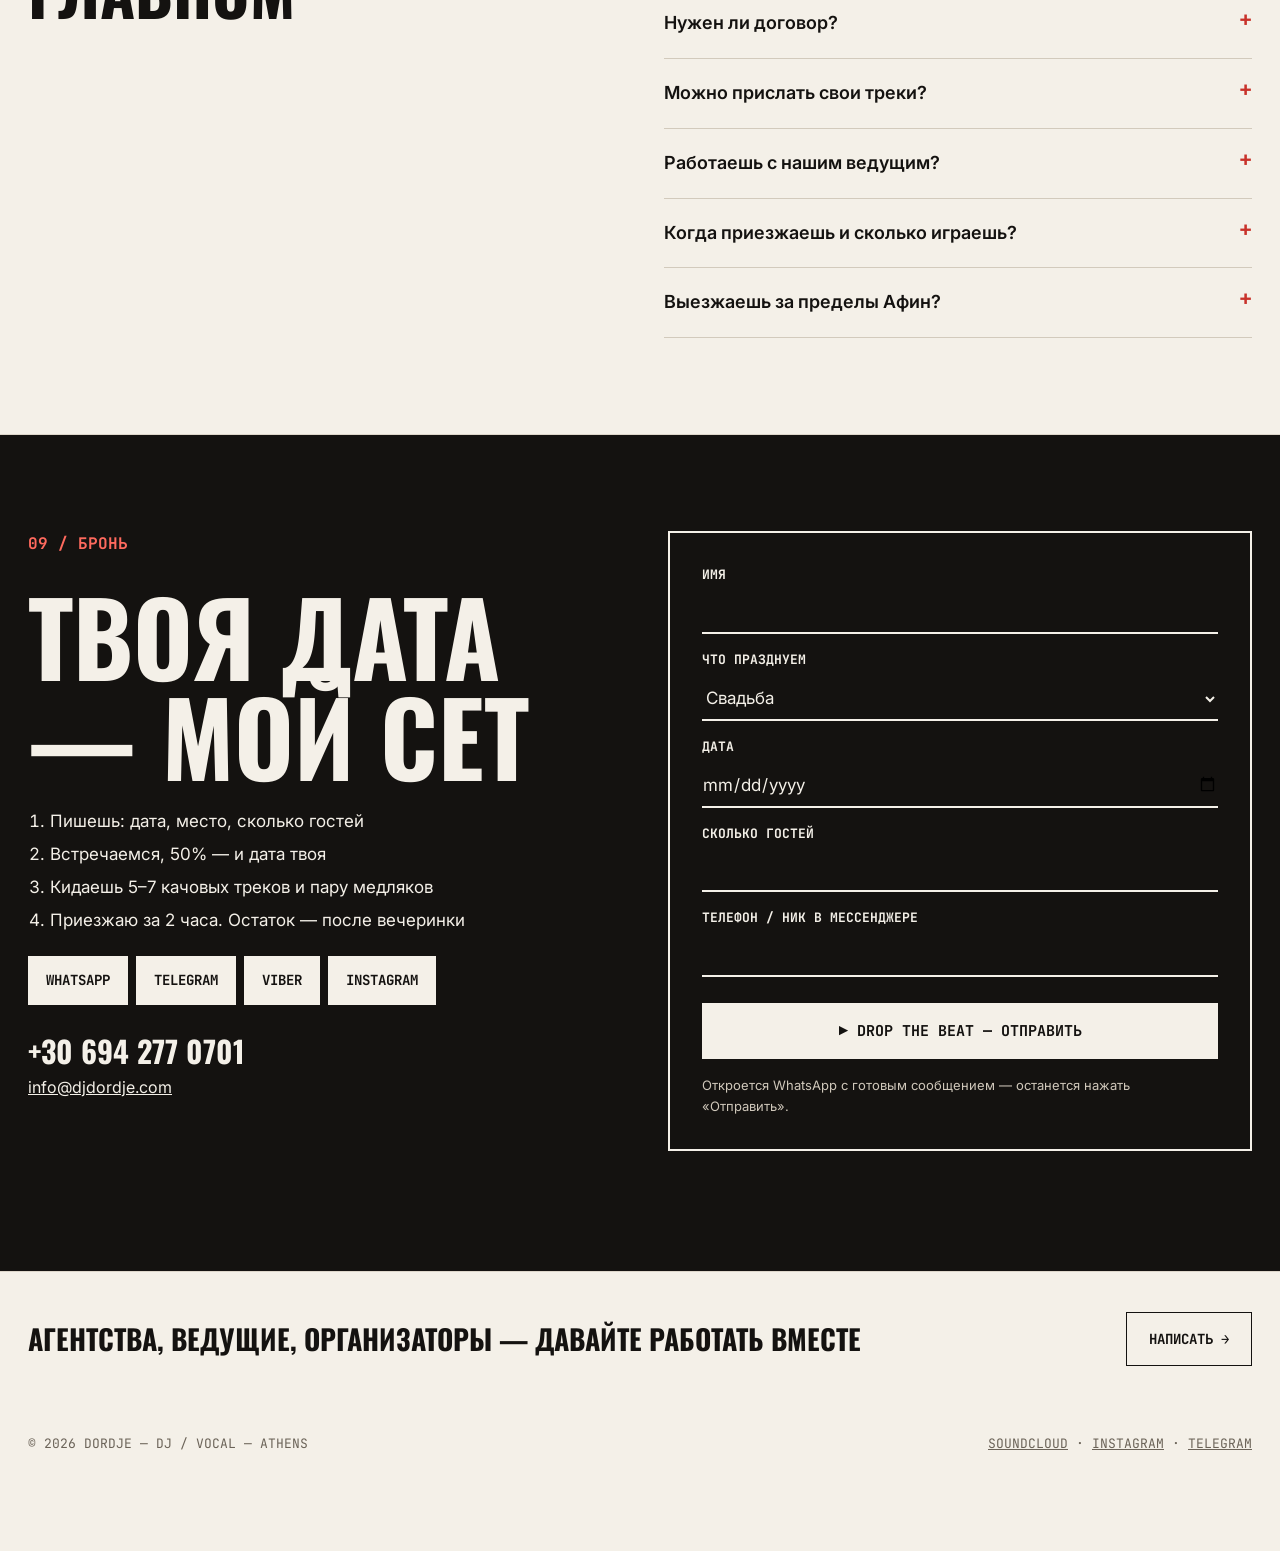
==== commit 09d40ac5: "Fix hero buttons, add sound toggle, real reviews, Igor / opera singer copy" ====
--- a/index.html
+++ b/index.html
@@ -28,6 +28,7 @@
 <div class="chooser" role="dialog" aria-modal="true" aria-labelledby="chooser-title">
   <div class="chooser-top mono"><span>Dordje — DJ / Vocal — Athens</span><span style="color:#FF3B30">● Выбери сторону</span></div>
   <h1 id="chooser-title" class="disp">Что празднуем?</h1>
+  <p class="chooser-hint mono">● Выбери сторону — и сет начнётся со звуком</p>
   <div class="chooser-grid">
     <button type="button" class="choice" data-choose="a">
       <img src="assets/img/venue-singing.jpg" alt="">
@@ -75,7 +76,7 @@
 <section class="np mono" aria-label="Коротко">
   <div class="wrap np-in">
     <p class="np-title"><span class="eq" aria-hidden="true"><span></span><span></span><span></span><span></span><span></span></span><span class="only-a">Now playing: твоя свадьба (extended mix)</span><span class="only-b">Now playing: твоя вечеринка (club mix)</span></p>
-    <p class="np-stats">с 2010 · 250+ ивентов · 89 свадеб</p>
+    <div class="np-right"><p class="np-stats">с 2010 · 250+ ивентов · 89 свадеб</p><button type="button" class="snd" id="snd-btn" aria-pressed="false"><span class="snd-off">▶ Включить звук</span><span class="snd-on">■ Выключить звук</span></button></div>
   </div>
 </section>
 
@@ -112,7 +113,7 @@
       <div class="stack" style="gap:22px">
         <p class="label"><span class="count" data-n="02">02</span> / КТО ЗА ПУЛЬТОМ</p>
         <h2 class="h2 disp reveal">Диджей, который поёт</h2>
-        <p class="lead">Я Дордже. Играю с 2010-го. Музыкальное образование, живой вокал и ни одного одинакового сета: я смотрю на людей, а не в заранее сохранённый плейлист.</p>
+        <p class="lead">Меня зовут Игорь, сцена — DJ Dordje. Я оперный певец с высшим музыкальным образованием и диджей. Играю с 2010-го — и ни одного одинакового сета: я смотрю на людей, а не в заранее сохранённый плейлист.</p>
         <p class="lead">Есть ведущий — работаем в связке. Нет ведущего — веду вечер сам, музыкой и песнями. Всё оборудование своё, приезжаю за 2 часа.</p>
         <div class="stats">
           <div><b>250+</b><span>ИВЕНТОВ</span></div>
@@ -143,7 +144,7 @@
         <p class="label"><span class="count" data-n="03">03</span> / ГОЛОС</p>
         <h2 class="h2 disp reveal">Микрофон — тоже мой инструмент</h2>
       </div>
-      <p class="lead"><span class="only-a">Я пою на концертных сценах с пианистами и оркестром. На свадьбе это первый танец вживую, песня для родителей, от которой все тянутся за салфетками, и момент, когда хит звучит не из колонок, а голосом. Соло или с музыкантами — фортепиано, гитара.</span><span class="only-b">Я пою на концертных сценах с пианистами и оркестром. На вечеринке это песня имениннику вживую и момент, когда весь зал поёт со мной. Соло или с музыкантами — фортепиано, гитара.</span></p>
+      <p class="lead"><span class="only-a">Я оперный певец и выступаю на концертных сценах с пианистами и оркестром — в репертуаре Магомаев, Кобзон и современные хиты на разных языках. На свадьбе это первый танец вживую, песня для родителей, от которой все тянутся за салфетками, и момент, когда хит звучит не из колонок, а голосом. Соло или с музыкантами — фортепиано, гитара.</span><span class="only-b">Я оперный певец и выступаю на концертных сценах с пианистами и оркестром — в репертуаре Магомаев, Кобзон и современные хиты на разных языках. На вечеринке это песня имениннику вживую и момент, когда весь зал поёт со мной. Соло или с музыкантами — фортепиано, гитара.</span></p>
     </div>
     <div class="trio">
       <img class="ph" src="assets/img/orchestra.jpg" alt="Выступление с оркестром" loading="lazy">
@@ -257,14 +258,13 @@
       </div>
       <p class="mono muted" style="margin:0">Все оценки — 5 из 5</p>
     </div>
-    <!-- TODO: replace the [bracketed] placeholders with the real review texts -->
     <div class="reviews">
-      <figure class="review"><span class="stars">01 ★★★★★</span><blockquote>[Текст отзыва Вадима]</blockquote><figcaption>Вадим — праздник</figcaption></figure>
-      <figure class="review"><span class="stars">02 ★★★★★</span><blockquote>[Текст отзыва Александра]</blockquote><figcaption>Александр — торжество</figcaption></figure>
-      <figure class="review"><span class="stars">03 ★★★★★</span><blockquote>[Текст отзыва Елены]</blockquote><figcaption>Елена — семейный праздник</figcaption></figure>
-      <figure class="review"><span class="stars">04 ★★★★★</span><blockquote>[Текст отзыва Дианы]</blockquote><figcaption>Диана — выпускной</figcaption></figure>
-      <figure class="review"><span class="stars">05 ★★★★★</span><blockquote>[Текст отзыва Даниила]</blockquote><figcaption>Даниил — праздник</figcaption></figure>
-      <figure class="review"><span class="stars">06 ★★★★★</span><blockquote>[Текст отзыва Валерии]</blockquote><figcaption>Валерия — праздник</figcaption></figure>
+      <figure class="review"><span class="stars">01 ★★★★★</span><blockquote>Игорь, могу сказать точно, только одно, круче тебя и твоей команды нет никого)) А если серьезно, это было МЕГА круто! Вы отличные супер позитивные ребята, настоящие профессионалы своего дела, побольше бы таких талантливых диджеев и ведущих, как вы! Спасибо вам за праздник и отличное настроение) Рекомендую всем и каждому, только вы!</blockquote><figcaption>Вадим — праздник</figcaption></figure>
+      <figure class="review"><span class="stars">02 ★★★★★</span><blockquote>Хотим сказать огромное спасибо Игорю он же Dj Dordje за потрясающий вечер и за отличное настроение! Праздник прошёл на УРА!!! Все выпускники остались безумно довольны! Было невероятно весело и необычно!!! Желаем продолжать в том же духе радовать гостей! Процветания и огромных успехов! Ты молодец!!!</blockquote><figcaption>Диана — выпускной</figcaption></figure>
+      <figure class="review"><span class="stars">03 ★★★★★</span><blockquote>Спасибо Dj Dordje за отлично подобранные треки, под которые танцевали все наши гости. Профессионал своего дела. Отличный вокалист и Dj. Лучший вариант за адекватную цену. Благодарим еще раз за проведенный вечер!!! Все гости довольны!)</blockquote><figcaption>Александр — праздник</figcaption></figure>
+      <figure class="review"><span class="stars">04 ★★★★★</span><blockquote>Это реально круто, когда к вам приезжает такой крутой диджей и играет хорошую музыку, еще и отлично поёт! Нам очень понравился его ответственный подход к работе, приехал заранее в ресторан, все подключил, проверил и встречал нас уже с музыкой))</blockquote><figcaption>Даниил — праздник в ресторане</figcaption></figure>
+      <figure class="review"><span class="stars">05 ★★★★★</span><blockquote>Игорь, благодарим вас за отлично проведённое мероприятие. Вся семья была довольна, мы отлично провели время. С удовольствием ещё раз к вам обратимся за помощью проведения праздников:)</blockquote><figcaption>Елена — семейный праздник</figcaption></figure>
+      <figure class="review"><span class="stars">06 ★★★★★</span><blockquote>Игорь, спасибо тебе за профессионализм, за твою клиентоориентированность, за легкость общения! Ты крутой!!!! Каждый следующий праздник будем обращаться только к тебе!!!</blockquote><figcaption>Валерия — праздник</figcaption></figure>
     </div>
   </div>
 </section>
--- a/assets/css/main.css
+++ b/assets/css/main.css
@@ -94,9 +94,9 @@
 .hero-in { position: relative; width: 100%; padding-bottom: 28px; display: flex; flex-direction: column; gap: 22px; }
 .hero-tag span { background: var(--acc); color: var(--acc-ink); padding: 6px 12px; font-weight: 700; font-size: 14px; text-transform: uppercase; }
 .hero-sub { margin: 0; font-size: clamp(20px, 2.2vw, 26px); max-width: 640px; font-weight: 500; }
-.hero-btns { display: flex; flex-wrap: wrap; gap: 10px; }
+.hero-btns { display: flex; flex-wrap: wrap; gap: 10px; position: relative; z-index: 3; }
 .hero-btns .btn:not(.btn-acc) { color: #F2F2F2; }
-.hero-name { margin: 8px 0 0; font-size: clamp(88px, 20vw, 300px); line-height: .82; letter-spacing: -.02em; white-space: nowrap; }
+.hero-name { pointer-events: none; margin: 8px 0 0; font-size: clamp(88px, 20vw, 300px); line-height: .82; letter-spacing: -.02em; white-space: nowrap; }
 .letter { display: inline-block; }
 .side-a .letter { animation: dd-rise 1.2s cubic-bezier(.2,.8,.2,1) both; }
 .side-b .letter { animation: dd-punch .5s cubic-bezier(.2,1.5,.4,1) both; color: transparent; -webkit-text-stroke: 2px #F2F2F2; }
@@ -110,6 +110,15 @@
 .np p { margin: 0; font-weight: 700; }
 .np-title { font-size: 18px; letter-spacing: .02em; text-transform: uppercase; display: flex; align-items: center; gap: 16px; }
 .np-stats { font-size: 15px; }
+.np-right { display: flex; flex-wrap: wrap; align-items: center; gap: 12px 20px; }
+.snd { font-family: 'JetBrains Mono', monospace; font-weight: 700; font-size: 14px; text-transform: uppercase; min-height: 44px; padding: 10px 16px; cursor: pointer; border: 2px solid var(--acc-ink); background: var(--acc-ink); color: var(--acc); }
+.snd:hover { filter: brightness(1.15); }
+.snd .snd-on, .sound-on .snd .snd-off { display: none; }
+.sound-on .snd .snd-on { display: inline; }
+.sound-on .snd { background: transparent; color: var(--acc-ink); }
+.eq span { animation-play-state: paused; transform: scaleY(.25); }
+.sound-on .eq span { animation-play-state: running; }
+.chooser-hint { margin: -16px 0 0; padding: 0 28px 24px; color: #FF3B30; font-size: 14px; text-transform: uppercase; letter-spacing: .06em; }
 .eq { display: inline-flex; align-items: flex-end; gap: 3px; height: 20px; }
 .eq span { display: block; width: 4px; height: 20px; background: var(--acc-ink); transform-origin: bottom; animation: dd-eq .8s ease-in-out infinite alternate; }
 .eq span:nth-child(1) { animation-duration: .7s; } .eq span:nth-child(2) { animation-duration: .45s; }
